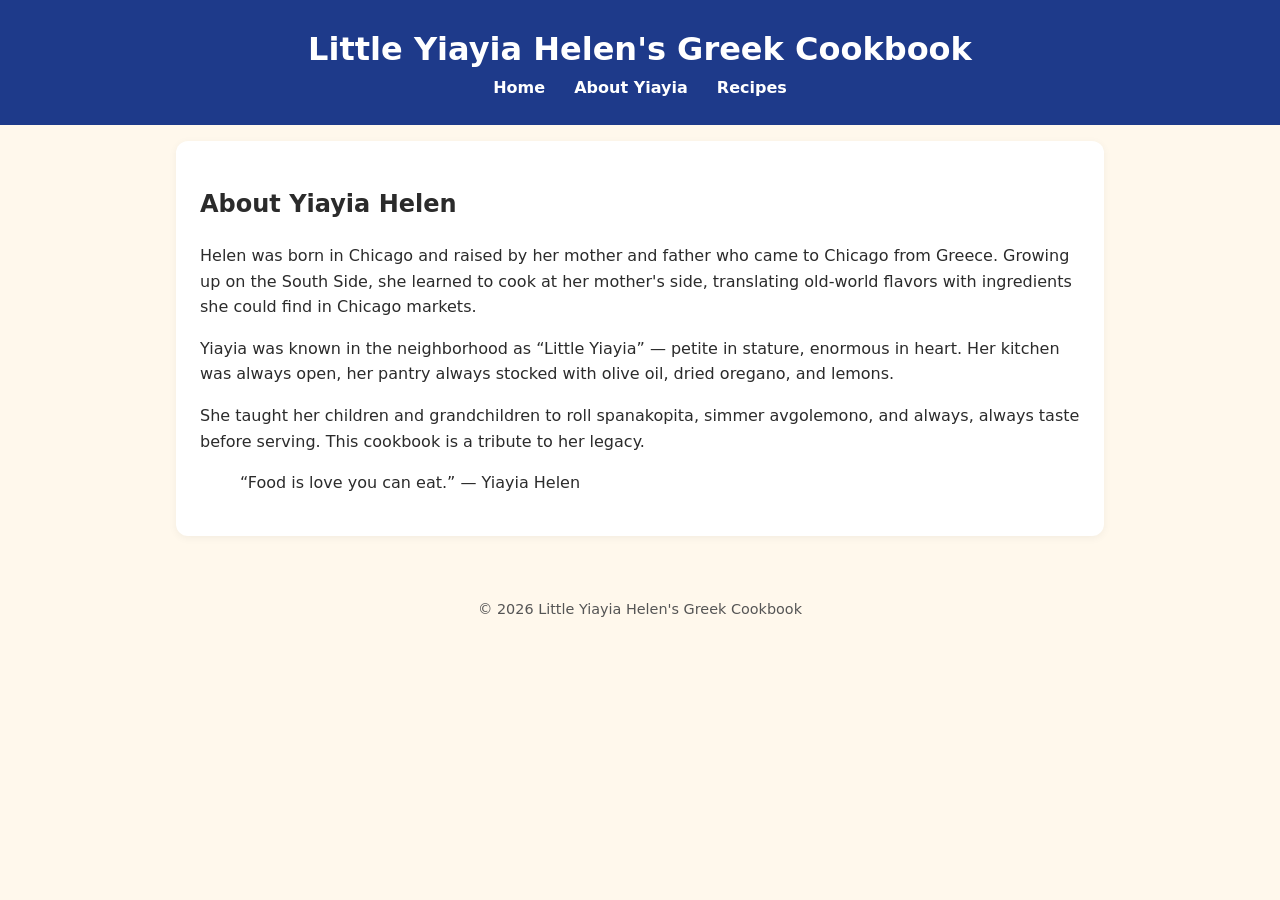
==== about.html @ e5fa13c7 "Initial commit: Little Yiayia Helen's Greek Cookbook site" ====
<!DOCTYPE html>
<html lang="en">
<head>
<meta charset="UTF-8">
<meta name="viewport" content="width=device-width, initial-scale=1.0">
<title>About Yiayia - Little Yiayia Helen's Greek Cookbook</title>
<link rel="stylesheet" href="style.css">
</head>
<body>
<header>
  <h1>Little Yiayia Helen's Greek Cookbook</h1>
  <nav>
    <a href="index.html">Home</a>
    <a href="about.html">About Yiayia</a>
    <a href="recipes.html">Recipes</a>
  </nav>
</header>
<main>
  <section class="intro">
    <h2>About Yiayia Helen</h2>
    <p>Helen was born in Chicago and raised by her mother and father who came to Chicago from Greece. Growing up on the South Side, she learned to cook at her mother's side, translating old-world flavors with ingredients she could find in Chicago markets.</p>
    <p>Yiayia was known in the neighborhood as “Little Yiayia” — petite in stature, enormous in heart. Her kitchen was always open, her pantry always stocked with olive oil, dried oregano, and lemons.</p>
    <p>She taught her children and grandchildren to roll spanakopita, simmer avgolemono, and always, always taste before serving. This cookbook is a tribute to her legacy.</p>
    <blockquote>“Food is love you can eat.” — Yiayia Helen</blockquote>
  </section>
</main>
<footer>
  <p>&copy; 2026 Little Yiayia Helen's Greek Cookbook</p>
</footer>
</body>
</html>
---- style.css ----
:root{
  --blue:#1e3a8a;
  --gold:#d4a017;
  --cream:#fff8ec;
  --dark:#2b2b2b;
}
*{box-sizing:border-box}
body{margin:0;font-family:system-ui,-apple-system,Segoe UI,Roboto,Helvetica,Arial,sans-serif;color:var(--dark);background:var(--cream);line-height:1.6}
header{background:var(--blue);color:white;padding:1.5rem 1rem;text-align:center}
header h1{margin:0;font-size:2rem}
.tagline{margin:.25rem 0 1rem;font-style:italic;opacity:.9}
nav a{color:white;margin:0 .75rem;text-decoration:none;font-weight:600}
nav a:hover{text-decoration:underline}
main{max-width:960px;margin:0 auto;padding:1rem}
.hero{display:grid;grid-template-columns:1fr 1fr;gap:1rem;align-items:center;margin:2rem 0}
.hero img{width:100%;border-radius:12px}
.hero-text h2{margin-top:0;color:var(--blue)}
.btn{display:inline-block;background:var(--gold);color:white;padding:.6rem 1.2rem;border-radius:8px;text-decoration:none;font-weight:600}
.btn:hover{opacity:.9}
.intro{background:white;padding:1.5rem;border-radius:12px;box-shadow:0 2px 8px rgba(0,0,0,.05)}
.highlights{list-style:square;padding-left:1.2rem}
footer{text-align:center;padding:2rem 1rem;font-size:.9rem;color:#555}
@media(max-width:700px){.hero{grid-template-columns:1fr}}
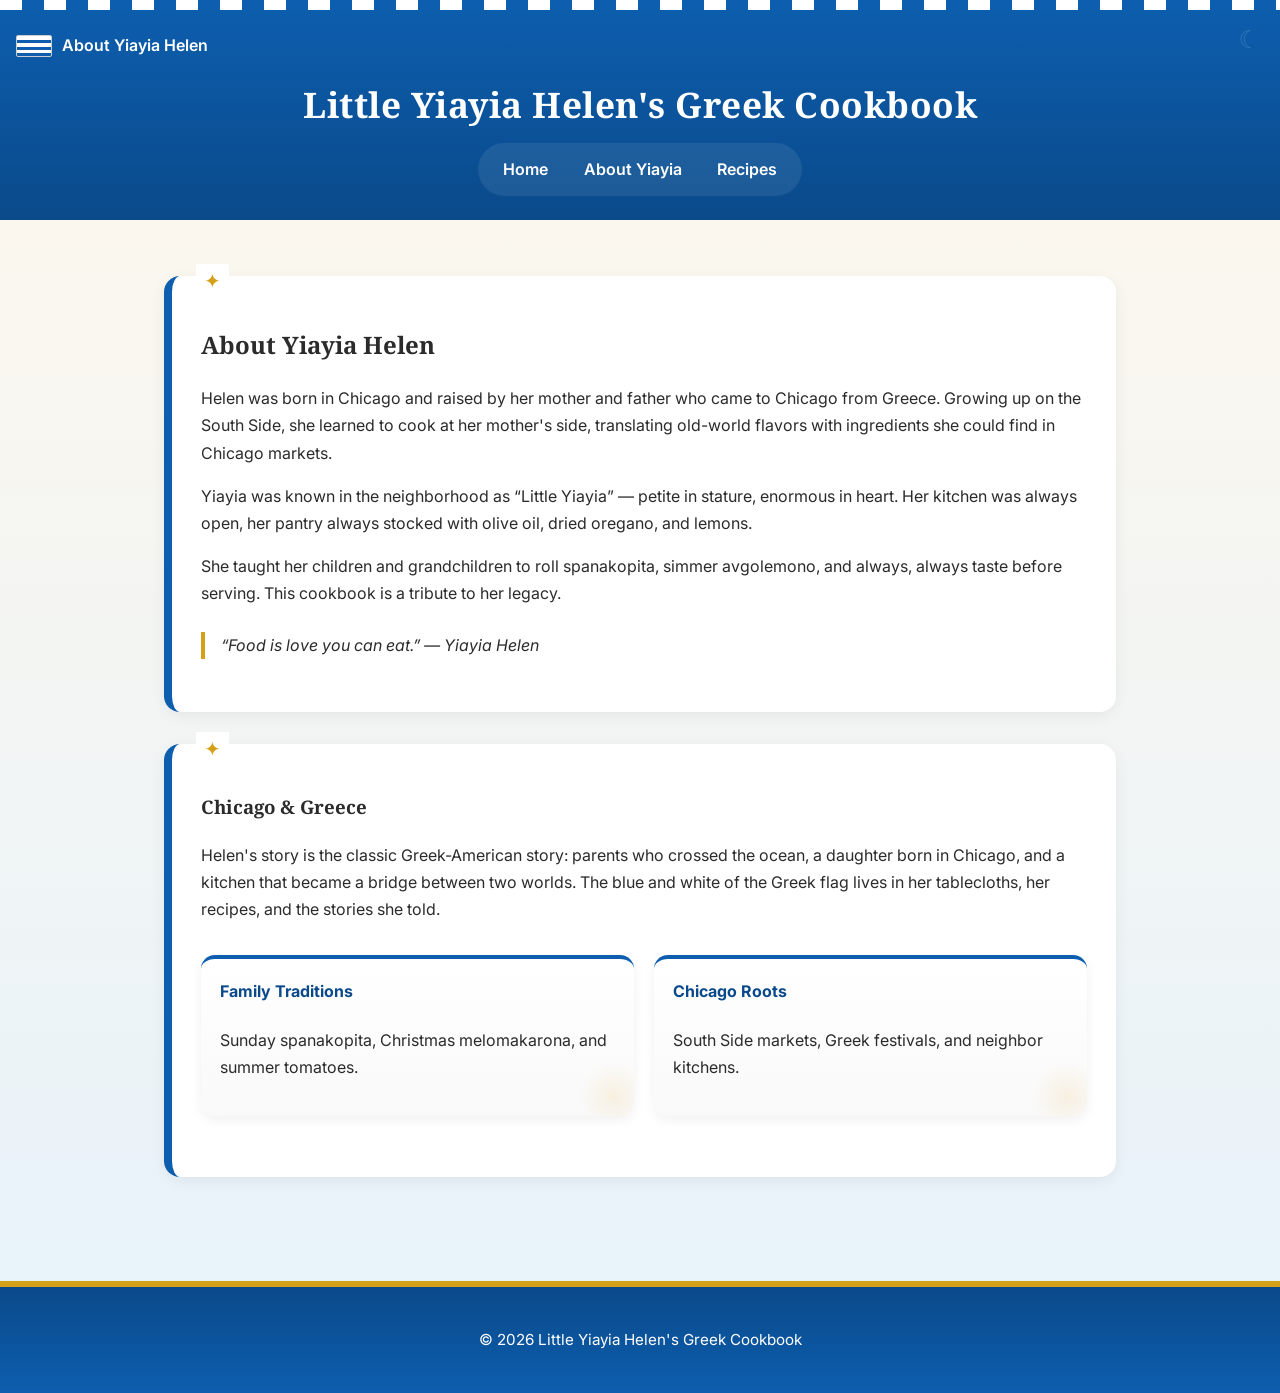
==== commit cd0779de: "Make site visually richer: Greek fonts, meander, images, cards, hover effects" ====
--- a/about.html
+++ b/about.html
@@ -8,6 +8,10 @@
 </head>
 <body>
 <header>
+  <div class="flag">
+    <div class="flag-stripe"></div>
+    <span>About Yiayia Helen</span>
+  </div>
   <h1>Little Yiayia Helen's Greek Cookbook</h1>
   <nav>
     <a href="index.html">Home</a>
@@ -21,7 +25,22 @@
     <p>Helen was born in Chicago and raised by her mother and father who came to Chicago from Greece. Growing up on the South Side, she learned to cook at her mother's side, translating old-world flavors with ingredients she could find in Chicago markets.</p>
     <p>Yiayia was known in the neighborhood as “Little Yiayia” — petite in stature, enormous in heart. Her kitchen was always open, her pantry always stocked with olive oil, dried oregano, and lemons.</p>
     <p>She taught her children and grandchildren to roll spanakopita, simmer avgolemono, and always, always taste before serving. This cookbook is a tribute to her legacy.</p>
-    <blockquote>“Food is love you can eat.” — Yiayia Helen</blockquote>
+    <blockquote style="font-style:italic;border-left:4px solid var(--gold);padding-left:1rem;margin:1.5rem 0">“Food is love you can eat.” — Yiayia Helen</blockquote>
+  </section>
+
+  <section class="intro">
+    <h3>Chicago & Greece</h3>
+    <p>Helen's story is the classic Greek-American story: parents who crossed the ocean, a daughter born in Chicago, and a kitchen that became a bridge between two worlds. The blue and white of the Greek flag lives in her tablecloths, her recipes, and the stories she told.</p>
+    <div class="islands">
+      <div class="island-card">
+        <h4>Family Traditions</h4>
+        <p>Sunday spanakopita, Christmas melomakarona, and summer tomatoes.</p>
+      </div>
+      <div class="island-card">
+        <h4>Chicago Roots</h4>
+        <p>South Side markets, Greek festivals, and neighbor kitchens.</p>
+      </div>
+    </div>
   </section>
 </main>
 <footer>
--- a/style.css
+++ b/style.css
@@ -1,23 +1,53 @@
+@import url('https://fonts.googleapis.com/css2?family=Noto+Serif:ital,wght@0,400;0,700;1,400&family=Inter:wght@400;600;700&display=swap');
+
 :root{
-  --blue:#1e3a8a;
-  --gold:#d4a017;
-  --cream:#fff8ec;
-  --dark:#2b2b2b;
+  --greek-blue:#0D5EAF;
+  --greek-blue-dark:#0A4A8A;
+  --greek-white:#FFFFFF;
+  --gold:#D4A017;
+  --gold-light:#F5E6C8;
+  --cream:#FFF8EC;
+  --sea:#E6F2FB;
+  --dark:#2B2B2B;
 }
 *{box-sizing:border-box}
-body{margin:0;font-family:system-ui,-apple-system,Segoe UI,Roboto,Helvetica,Arial,sans-serif;color:var(--dark);background:var(--cream);line-height:1.6}
-header{background:var(--blue);color:white;padding:1.5rem 1rem;text-align:center}
-header h1{margin:0;font-size:2rem}
-.tagline{margin:.25rem 0 1rem;font-style:italic;opacity:.9}
-nav a{color:white;margin:0 .75rem;text-decoration:none;font-weight:600}
-nav a:hover{text-decoration:underline}
-main{max-width:960px;margin:0 auto;padding:1rem}
-.hero{display:grid;grid-template-columns:1fr 1fr;gap:1rem;align-items:center;margin:2rem 0}
-.hero img{width:100%;border-radius:12px}
-.hero-text h2{margin-top:0;color:var(--blue)}
-.btn{display:inline-block;background:var(--gold);color:white;padding:.6rem 1.2rem;border-radius:8px;text-decoration:none;font-weight:600}
-.btn:hover{opacity:.9}
-.intro{background:white;padding:1.5rem;border-radius:12px;box-shadow:0 2px 8px rgba(0,0,0,.05)}
-.highlights{list-style:square;padding-left:1.2rem}
-footer{text-align:center;padding:2rem 1rem;font-size:.9rem;color:#555}
-@media(max-width:700px){.hero{grid-template-columns:1fr}}
+html{scroll-behavior:smooth}
+body{margin:0;font-family:'Inter',system-ui,-apple-system,Segoe UI,Roboto,Helvetica,Arial,sans-serif;color:var(--dark);background:linear-gradient(180deg,var(--cream),var(--sea));line-height:1.7}
+h1,h2,h3{font-family:'Noto Serif',serif}
+header{background:linear-gradient(180deg,var(--greek-blue),var(--greek-blue-dark));color:white;padding:1.5rem 1rem;text-align:center;position:relative;overflow:hidden}
+header::before{content:'';display:block;height:10px;background:repeating-linear-gradient(90deg,var(--greek-white) 0 22px,var(--greek-blue) 22px 44px);position:absolute;top:0;left:0;right:0}
+header::after{content:'☾';position:absolute;right:20px;top:20px;font-size:24px;opacity:.15}
+header h1{margin:.3rem 0 0;font-size:2.2rem;letter-spacing:.5px}
+.tagline{margin:.4rem 0 1rem;font-style:italic;opacity:.95}
+nav{background:rgba(255,255,255,.08);display:inline-flex;gap:1rem;padding:.5rem 1rem;border-radius:999px;margin-top:.5rem}
+nav a{color:white;text-decoration:none;font-weight:600;padding:.3rem .6rem;border-radius:6px;transition:.2s}
+nav a:hover{background:rgba(255,255,255,.15)}
+main{max-width:1000px;margin:0 auto;padding:1.5rem}
+.hero{display:grid;grid-template-columns:1.1fr .9fr;gap:1.5rem;align-items:center;margin:2.5rem 0;background:white;border-radius:16px;overflow:hidden;box-shadow:0 10px 30px rgba(0,0,0,.08);border:1px solid #eee}
+.hero img{width:100%;height:100%;object-fit:cover;display:block}
+.hero-text{padding:2rem}
+.hero-text h2{margin-top:0;color:var(--greek-blue-dark);font-size:2rem}
+.btn{display:inline-block;background:var(--greek-blue);color:white;padding:.7rem 1.4rem;border-radius:10px;text-decoration:none;font-weight:700;border:2px solid var(--greek-white);box-shadow:0 4px 0 var(--greek-blue-dark);transition:.15s}
+.btn:hover{transform:translateY(2px);box-shadow:0 2px 0 var(--greek-blue-dark)}
+.intro{background:white;padding:1.8rem;border-radius:16px;box-shadow:0 4px 16px rgba(0,0,0,.06);border-left:8px solid var(--greek-blue);margin:2rem 0;position:relative}
+.intro::before{content:'✦';position:absolute;top:-12px;left:24px;background:white;padding:0 .5rem;color:var(--gold);font-size:20px}
+.highlights{columns:2;list-style:none;padding:0}
+.highlights li{margin:.4rem 0;padding-left:1.2rem;position:relative}
+.highlights li::before{content:'•';color:var(--gold);position:absolute;left:0}
+.recipe{background:white;margin:1.5rem 0;padding:1.4rem 1.6rem;border-radius:14px;border-top:5px solid var(--gold);box-shadow:0 3px 12px rgba(0,0,0,.05);transition:.2s}
+.recipe:hover{transform:translateY(-3px);box-shadow:0 8px 20px rgba(0,0,0,.08)}
+.recipe h3{color:var(--greek-blue-dark);margin-top:0}
+.recipe ul{margin:.5rem 0 0;padding-left:1.2rem}
+.islands{display:grid;grid-template-columns:repeat(auto-fit,minmax(220px,1fr));gap:1.2rem;margin:2rem 0}
+.island-card{background:linear-gradient(180deg,#fff,#f9f9f9);border-radius:14px;padding:1.2rem;box-shadow:0 4px 12px rgba(0,0,0,.06);border-top:4px solid var(--greek-blue);position:relative;overflow:hidden}
+.island-card::after{content:'';position:absolute;bottom:-20px;right:-20px;width:80px;height:80px;background:radial-gradient(circle,var(--gold-light),transparent 60%);opacity:.5}
+.island-card h4{margin-top:0;color:var(--greek-blue-dark)}
+.flag{display:flex;align-items:center;gap:.6rem;margin:.5rem 0 1rem;font-weight:600}
+.flag-stripe{width:36px;height:22px;background:repeating-linear-gradient(to bottom,var(--greek-white) 0 3.5px,var(--greek-blue) 3.5px 7px);border:1px solid #ccc;border-radius:2px}
+footer{text-align:center;padding:2.5rem 1rem;font-size:.95rem;color:white;background:linear-gradient(180deg,var(--greek-blue-dark),var(--greek-blue));margin-top:3rem;border-top:6px solid var(--gold)}
+footer p{margin:0}
+.meander{height:24px;background:repeating-linear-gradient(90deg,var(--gold) 0 12px,transparent 12px 24px);opacity:.3;margin:2rem 0}
+@media(max-width:800px){
+  .hero{grid-template-columns:1fr}
+  .highlights{columns:1}
+}
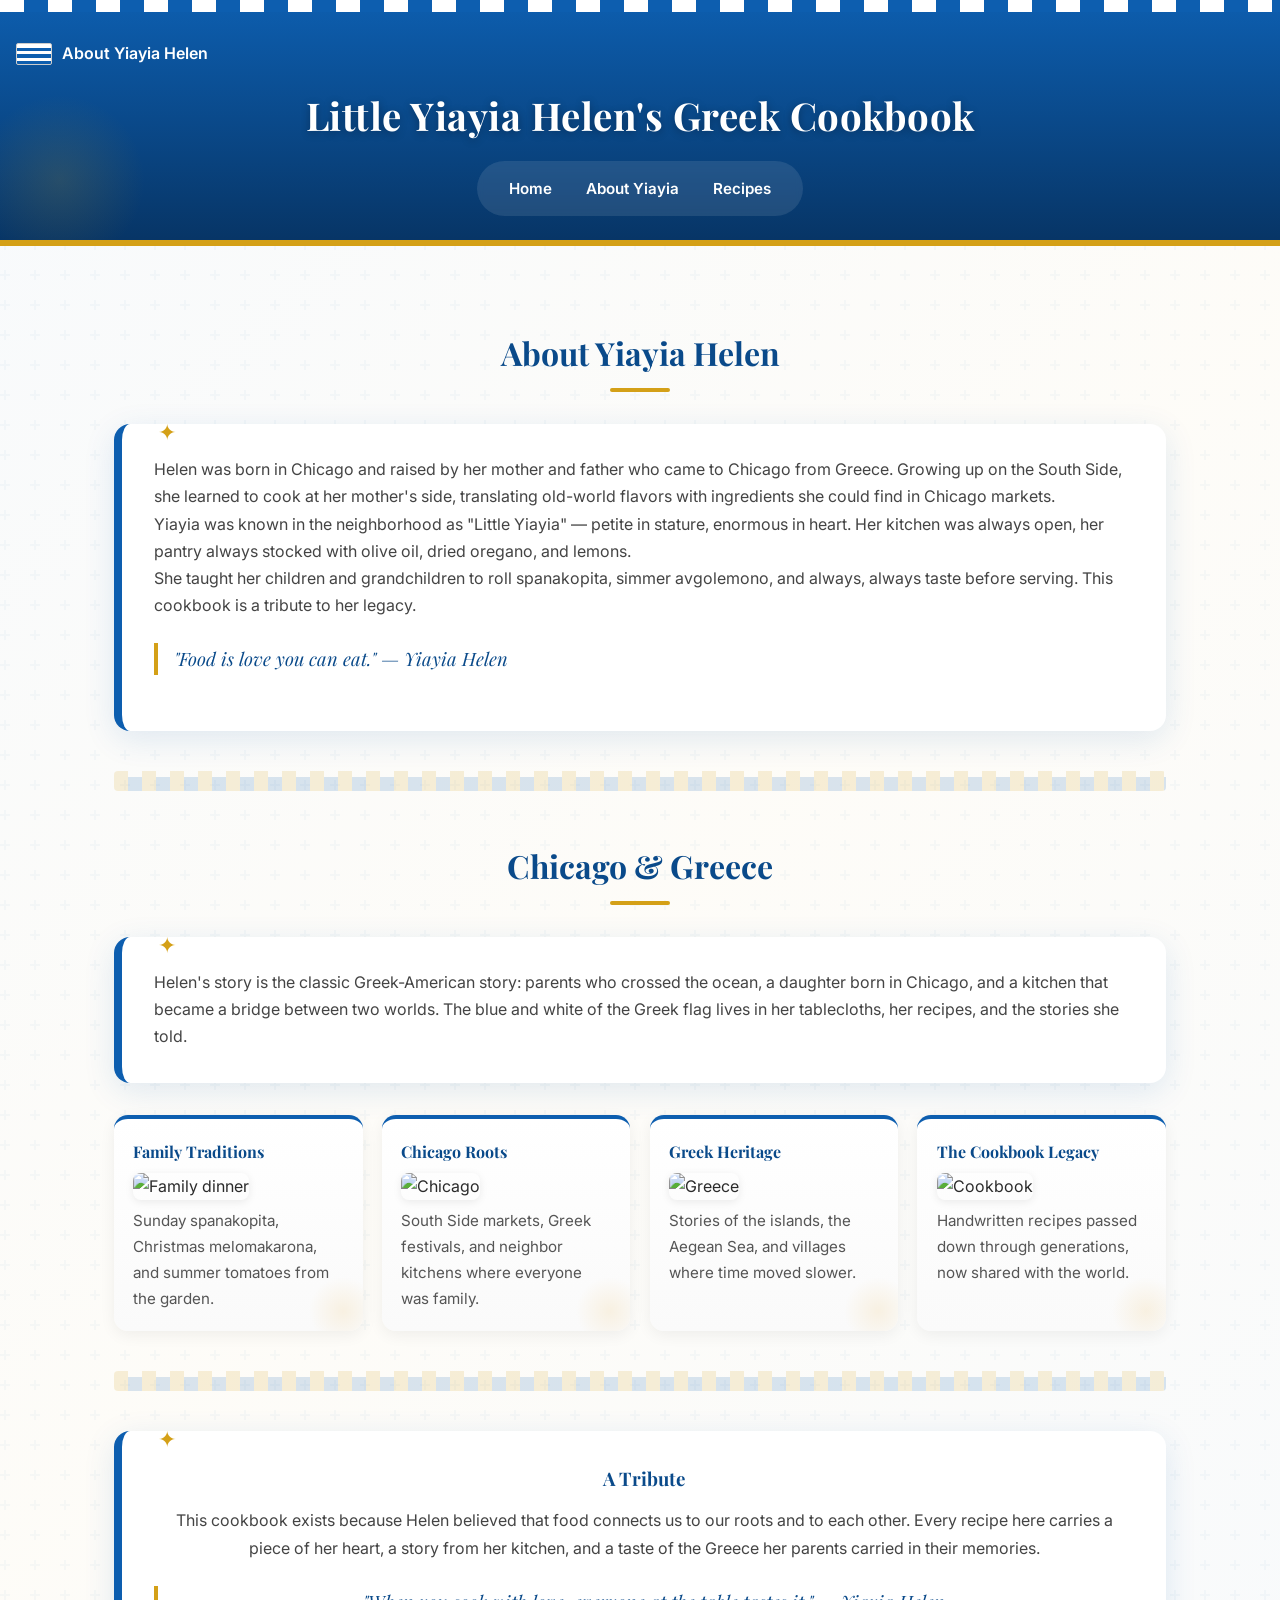
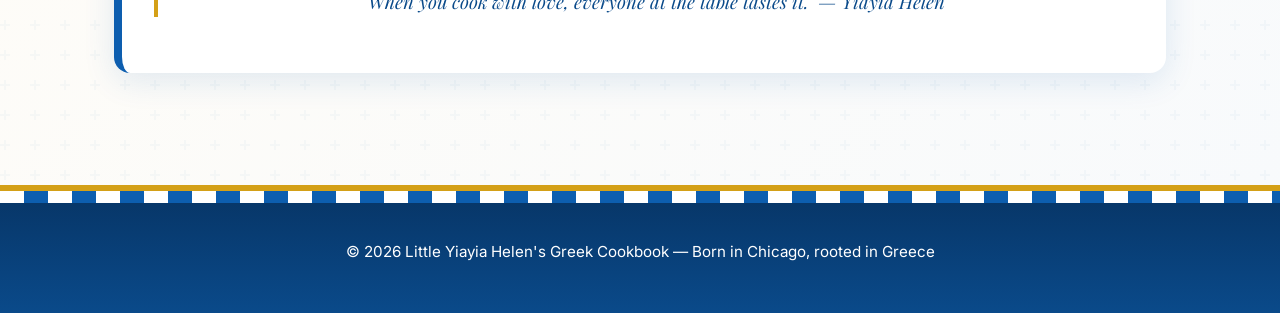
==== commit 954903b7: "Complete rebuild: rich Greek theme, 15+ recipes, island imagery, polished design" ====
--- a/about.html
+++ b/about.html
@@ -20,31 +20,57 @@
   </nav>
 </header>
 <main>
+
+  <h2 class="section-title">About Yiayia Helen</h2>
+
   <section class="intro">
-    <h2>About Yiayia Helen</h2>
     <p>Helen was born in Chicago and raised by her mother and father who came to Chicago from Greece. Growing up on the South Side, she learned to cook at her mother's side, translating old-world flavors with ingredients she could find in Chicago markets.</p>
-    <p>Yiayia was known in the neighborhood as “Little Yiayia” — petite in stature, enormous in heart. Her kitchen was always open, her pantry always stocked with olive oil, dried oregano, and lemons.</p>
+    <p>Yiayia was known in the neighborhood as "Little Yiayia" — petite in stature, enormous in heart. Her kitchen was always open, her pantry always stocked with olive oil, dried oregano, and lemons.</p>
     <p>She taught her children and grandchildren to roll spanakopita, simmer avgolemono, and always, always taste before serving. This cookbook is a tribute to her legacy.</p>
-    <blockquote style="font-style:italic;border-left:4px solid var(--gold);padding-left:1rem;margin:1.5rem 0">“Food is love you can eat.” — Yiayia Helen</blockquote>
+    <blockquote class="quote">"Food is love you can eat." — Yiayia Helen</blockquote>
   </section>
 
+  <div class="meander"></div>
+
+  <h2 class="section-title">Chicago & Greece</h2>
+
   <section class="intro">
-    <h3>Chicago & Greece</h3>
     <p>Helen's story is the classic Greek-American story: parents who crossed the ocean, a daughter born in Chicago, and a kitchen that became a bridge between two worlds. The blue and white of the Greek flag lives in her tablecloths, her recipes, and the stories she told.</p>
-    <div class="islands">
-      <div class="island-card">
-        <h4>Family Traditions</h4>
-        <p>Sunday spanakopita, Christmas melomakarona, and summer tomatoes.</p>
-      </div>
-      <div class="island-card">
-        <h4>Chicago Roots</h4>
-        <p>South Side markets, Greek festivals, and neighbor kitchens.</p>
-      </div>
+  </section>
+
+  <div class="islands">
+    <div class="island-card">
+      <h4>Family Traditions</h4>
+      <img src="https://images.unsplash.com/photo-1504674900247-0877df9cc836?q=80&w=600&auto=format&fit=crop" alt="Family dinner">
+      <p>Sunday spanakopita, Christmas melomakarona, and summer tomatoes from the garden.</p>
     </div>
+    <div class="island-card">
+      <h4>Chicago Roots</h4>
+      <img src="https://images.unsplash.com/photo-1494522855154-9297417acdf7?q=80&w=600&auto=format&fit=crop" alt="Chicago">
+      <p>South Side markets, Greek festivals, and neighbor kitchens where everyone was family.</p>
+    </div>
+    <div class="island-card">
+      <h4>Greek Heritage</h4>
+      <img src="https://images.unsplash.com/photo-1533105079780-92b9be482078?q=80&w=600&auto=format&fit=crop" alt="Greece">
+      <p>Stories of the islands, the Aegean Sea, and villages where time moved slower.</p>
+    </div>
+    <div class="island-card">
+      <h4>The Cookbook Legacy</h4>
+      <img src="https://images.unsplash.com/photo-1488477181946-6428a0291777?q=80&w=600&auto=format&fit=crop" alt="Cookbook">
+      <p>Handwritten recipes passed down through generations, now shared with the world.</p>
+    </div>
+  </div>
+
+  <div class="meander"></div>
+
+  <section class="intro" style="text-align:center">
+    <h3>A Tribute</h3>
+    <p>This cookbook exists because Helen believed that food connects us to our roots and to each other. Every recipe here carries a piece of her heart, a story from her kitchen, and a taste of the Greece her parents carried in their memories.</p>
+    <blockquote class="quote">"When you cook with love, everyone at the table tastes it." — Yiayia Helen</blockquote>
   </section>
 </main>
 <footer>
-  <p>&copy; 2026 Little Yiayia Helen's Greek Cookbook</p>
+  <p>&copy; 2026 Little Yiayia Helen's Greek Cookbook — Born in Chicago, rooted in Greece</p>
 </footer>
 </body>
 </html>
--- a/style.css
+++ b/style.css
@@ -1,53 +1,329 @@
-@import url('https://fonts.googleapis.com/css2?family=Noto+Serif:ital,wght@0,400;0,700;1,400&family=Inter:wght@400;600;700&display=swap');
+@import url('https://fonts.googleapis.com/css2?family=Playfair+Display:wght@400;700;900&family=Inter:wght@400;500;600;700&family=Dancing+Script:wght@700&display=swap');
 
 :root{
   --greek-blue:#0D5EAF;
   --greek-blue-dark:#0A4A8A;
+  --greek-blue-deep:#073566;
   --greek-white:#FFFFFF;
   --gold:#D4A017;
   --gold-light:#F5E6C8;
   --cream:#FFF8EC;
   --sea:#E6F2FB;
+  --olive:#6B7B3A;
+  --terracotta:#C2703E;
   --dark:#2B2B2B;
-}
-*{box-sizing:border-box}
+  --shadow:0 8px 32px rgba(13,94,175,.12);
+}
+
+*{box-sizing:border-box;margin:0;padding:0}
 html{scroll-behavior:smooth}
-body{margin:0;font-family:'Inter',system-ui,-apple-system,Segoe UI,Roboto,Helvetica,Arial,sans-serif;color:var(--dark);background:linear-gradient(180deg,var(--cream),var(--sea));line-height:1.7}
-h1,h2,h3{font-family:'Noto Serif',serif}
-header{background:linear-gradient(180deg,var(--greek-blue),var(--greek-blue-dark));color:white;padding:1.5rem 1rem;text-align:center;position:relative;overflow:hidden}
-header::before{content:'';display:block;height:10px;background:repeating-linear-gradient(90deg,var(--greek-white) 0 22px,var(--greek-blue) 22px 44px);position:absolute;top:0;left:0;right:0}
-header::after{content:'☾';position:absolute;right:20px;top:20px;font-size:24px;opacity:.15}
-header h1{margin:.3rem 0 0;font-size:2.2rem;letter-spacing:.5px}
-.tagline{margin:.4rem 0 1rem;font-style:italic;opacity:.95}
-nav{background:rgba(255,255,255,.08);display:inline-flex;gap:1rem;padding:.5rem 1rem;border-radius:999px;margin-top:.5rem}
-nav a{color:white;text-decoration:none;font-weight:600;padding:.3rem .6rem;border-radius:6px;transition:.2s}
-nav a:hover{background:rgba(255,255,255,.15)}
-main{max-width:1000px;margin:0 auto;padding:1.5rem}
-.hero{display:grid;grid-template-columns:1.1fr .9fr;gap:1.5rem;align-items:center;margin:2.5rem 0;background:white;border-radius:16px;overflow:hidden;box-shadow:0 10px 30px rgba(0,0,0,.08);border:1px solid #eee}
-.hero img{width:100%;height:100%;object-fit:cover;display:block}
-.hero-text{padding:2rem}
-.hero-text h2{margin-top:0;color:var(--greek-blue-dark);font-size:2rem}
-.btn{display:inline-block;background:var(--greek-blue);color:white;padding:.7rem 1.4rem;border-radius:10px;text-decoration:none;font-weight:700;border:2px solid var(--greek-white);box-shadow:0 4px 0 var(--greek-blue-dark);transition:.15s}
+body{
+  font-family:'Inter',system-ui,sans-serif;
+  color:var(--dark);
+  line-height:1.7;
+  background:
+    linear-gradient(135deg,rgba(13,94,175,.03) 0%,rgba(212,160,23,.03) 50%,rgba(13,94,175,.03) 100%),
+    url("data:image/svg+xml,%3Csvg width='60' height='60' viewBox='0 0 60 60' xmlns='http://www.w3.org/2000/svg'%3E%3Cg fill='none' fill-rule='evenodd'%3E%3Cg fill='%230d5eaf' fill-opacity='0.03'%3E%3Cpath d='M36 34v-4h-2v4h-4v2h4v4h2v-4h4v-2h-4zm0-30V0h-2v4h-4v2h4v4h2V6h4V4h-4zM6 34v-4H4v4H0v2h4v4h2v-4h4v-2H6zM6 4V0H4v4H0v2h4v4h2V6h4V4H6z'/%3E%3C/g%3E%3C/g%3E%3C/svg%3E");
+}
+
+h1,h2,h3,h4{font-family:'Playfair Display',serif;font-weight:700}
+script.accent{font-family:'Dancing Script',cursive;color:var(--gold)}
+
+/* HEADER */
+header{
+  background:
+    linear-gradient(180deg,var(--greek-blue),var(--greek-blue-deep)),
+    url("data:image/svg+xml,%3Csvg width='40' height='40' viewBox='0 0 40 40' xmlns='http://www.w3.org/2000/svg'%3E%3Cg fill='%23ffffff' fill-opacity='0.05'%3E%3Crect width='40' height='40'/%3E%3C/g%3E%3C/svg%3E");
+  color:white;
+  padding:2rem 1rem 1.5rem;
+  text-align:center;
+  position:relative;
+  overflow:hidden;
+  border-bottom:6px solid var(--gold);
+}
+header::before{
+  content:'';
+  display:block;
+  height:12px;
+  background:repeating-linear-gradient(90deg,var(--greek-white) 0 24px,var(--greek-blue) 24px 48px);
+  position:absolute;top:0;left:0;right:0;
+}
+header::after{
+  content:'';
+  position:absolute;
+  bottom:-40px;left:-40px;
+  width:200px;height:200px;
+  background:radial-gradient(circle,rgba(212,160,23,.15),transparent 60%);
+  border-radius:50%;
+}
+header h1{
+  font-size:2.4rem;
+  margin:.3rem 0;
+  text-shadow:0 2px 8px rgba(0,0,0,.3);
+  letter-spacing:.5px;
+}
+.tagline{
+  margin:.4rem 0 1rem;
+  font-style:italic;
+  opacity:.95;
+  font-size:1.05rem;
+}
+nav{
+  background:rgba(255,255,255,.1);
+  display:inline-flex;
+  gap:.5rem;
+  padding:.5rem 1.2rem;
+  border-radius:999px;
+  margin-top:.5rem;
+  backdrop-filter:blur(4px);
+}
+nav a{
+  color:white;
+  text-decoration:none;
+  font-weight:600;
+  padding:.4rem .8rem;
+  border-radius:8px;
+  transition:.2s;
+  font-size:.95rem;
+}
+nav a:hover{background:rgba(255,255,255,.2);transform:translateY(-1px)}
+
+/* MAIN */
+main{max-width:1100px;margin:0 auto;padding:2rem 1.5rem}
+
+/* HERO */
+.hero{
+  display:grid;
+  grid-template-columns:1.1fr .9fr;
+  gap:0;
+  align-items:stretch;
+  margin:2rem 0;
+  background:white;
+  border-radius:20px;
+  overflow:hidden;
+  box-shadow:var(--shadow);
+  border:1px solid rgba(13,94,175,.08);
+}
+.hero img{
+  width:100%;height:100%;
+  object-fit:cover;
+  display:block;
+  min-height:320px;
+}
+.hero-text{
+  padding:2.5rem;
+  display:flex;flex-direction:column;justify-content:center;
+  background:linear-gradient(135deg,white 60%,var(--gold-light) 100%);
+}
+.hero-text h2{
+  margin-top:0;
+  color:var(--greek-blue-dark);
+  font-size:2.2rem;
+  line-height:1.2;
+}
+.hero-text p{margin:1rem 0 1.5rem;font-size:1.05rem;color:#555}
+.btn{
+  display:inline-block;
+  background:var(--greek-blue);
+  color:white;
+  padding:.8rem 1.6rem;
+  border-radius:12px;
+  text-decoration:none;
+  font-weight:700;
+  box-shadow:0 4px 0 var(--greek-blue-dark);
+  transition:.15s;
+  align-self:flex-start;
+  font-size:1rem;
+}
 .btn:hover{transform:translateY(2px);box-shadow:0 2px 0 var(--greek-blue-dark)}
-.intro{background:white;padding:1.8rem;border-radius:16px;box-shadow:0 4px 16px rgba(0,0,0,.06);border-left:8px solid var(--greek-blue);margin:2rem 0;position:relative}
-.intro::before{content:'✦';position:absolute;top:-12px;left:24px;background:white;padding:0 .5rem;color:var(--gold);font-size:20px}
-.highlights{columns:2;list-style:none;padding:0}
-.highlights li{margin:.4rem 0;padding-left:1.2rem;position:relative}
-.highlights li::before{content:'•';color:var(--gold);position:absolute;left:0}
-.recipe{background:white;margin:1.5rem 0;padding:1.4rem 1.6rem;border-radius:14px;border-top:5px solid var(--gold);box-shadow:0 3px 12px rgba(0,0,0,.05);transition:.2s}
-.recipe:hover{transform:translateY(-3px);box-shadow:0 8px 20px rgba(0,0,0,.08)}
-.recipe h3{color:var(--greek-blue-dark);margin-top:0}
-.recipe ul{margin:.5rem 0 0;padding-left:1.2rem}
-.islands{display:grid;grid-template-columns:repeat(auto-fit,minmax(220px,1fr));gap:1.2rem;margin:2rem 0}
-.island-card{background:linear-gradient(180deg,#fff,#f9f9f9);border-radius:14px;padding:1.2rem;box-shadow:0 4px 12px rgba(0,0,0,.06);border-top:4px solid var(--greek-blue);position:relative;overflow:hidden}
-.island-card::after{content:'';position:absolute;bottom:-20px;right:-20px;width:80px;height:80px;background:radial-gradient(circle,var(--gold-light),transparent 60%);opacity:.5}
+.btn-gold{background:var(--gold);box-shadow:0 4px 0 #B8890F}
+.btn-gold:hover{box-shadow:0 2px 0 #B8890F}
+
+/* MEANDER DIVIDER */
+.meander{
+  height:20px;
+  background:
+    repeating-linear-gradient(90deg,var(--gold) 0 14px,transparent 14px 28px),
+    repeating-linear-gradient(0deg,var(--greek-blue) 0 14px,transparent 14px 28px);
+  opacity:.15;
+  margin:2.5rem 0;
+  border-radius:4px;
+}
+
+/* INTRO CARDS */
+.intro{
+  background:white;
+  padding:2rem;
+  border-radius:16px;
+  box-shadow:var(--shadow);
+  border-left:8px solid var(--greek-blue);
+  margin:2rem 0;
+  position:relative;
+  overflow:hidden;
+}
+.intro::before{
+  content:'✦';
+  position:absolute;top:-10px;left:28px;
+  background:white;padding:0 .5rem;
+  color:var(--gold);font-size:22px;
+}
+.intro h2,.intro h3{color:var(--greek-blue-dark);margin-bottom:.8rem}
+.intro p{color:#444}
+.highlights{
+  columns:2;
+  list-style:none;
+  padding:0;
+  margin-top:1rem;
+}
+.highlights li{
+  margin:.5rem 0;
+  padding-left:1.4rem;
+  position:relative;
+  color:#555;
+}
+.highlights li::before{
+  content:'•';
+  color:var(--gold);
+  position:absolute;left:0;
+  font-size:1.4rem;
+  line-height:1.2;
+}
+
+/* RECIPE CARDS */
+.recipe{
+  background:white;
+  margin:1.5rem 0;
+  padding:1.5rem 1.8rem;
+  border-radius:16px;
+  border-top:5px solid var(--gold);
+  box-shadow:var(--shadow);
+  transition:.25s;
+  position:relative;
+  overflow:hidden;
+}
+.recipe:hover{
+  transform:translateY(-4px);
+  box-shadow:0 12px 40px rgba(13,94,175,.15);
+}
+.recipe::after{
+  content:'';
+  position:absolute;
+  bottom:-30px;right:-30px;
+  width:120px;height:120px;
+  background:radial-gradient(circle,var(--gold-light),transparent 60%);
+  opacity:.4;
+  border-radius:50%;
+}
+.recipe h3{
+  color:var(--greek-blue-dark);
+  margin-top:0;
+  font-size:1.4rem;
+}
+.recipe img{
+  width:100%;
+  border-radius:12px;
+  margin:.6rem 0;
+  box-shadow:0 4px 12px rgba(0,0,0,.1);
+}
+.recipe p{color:#555;margin:.4rem 0}
+.recipe ul{margin:.5rem 0 0;padding-left:1.2rem;color:#444}
+.recipe li{margin:.3rem 0}
+
+/* ISLAND CARDS */
+.islands{
+  display:grid;
+  grid-template-columns:repeat(auto-fit,minmax(240px,1fr));
+  gap:1.2rem;
+  margin:2rem 0;
+}
+.island-card{
+  background:linear-gradient(180deg,#fff,#fafafa);
+  border-radius:14px;
+  padding:1.2rem;
+  box-shadow:0 4px 16px rgba(0,0,0,.06);
+  border-top:4px solid var(--greek-blue);
+  position:relative;
+  overflow:hidden;
+  transition:.2s;
+}
+.island-card:hover{transform:translateY(-3px);box-shadow:0 8px 24px rgba(0,0,0,.1)}
+.island-card::after{
+  content:'';
+  position:absolute;bottom:-20px;right:-20px;
+  width:80px;height:80px;
+  background:radial-gradient(circle,var(--gold-light),transparent 60%);
+  opacity:.5;
+}
 .island-card h4{margin-top:0;color:var(--greek-blue-dark)}
-.flag{display:flex;align-items:center;gap:.6rem;margin:.5rem 0 1rem;font-weight:600}
-.flag-stripe{width:36px;height:22px;background:repeating-linear-gradient(to bottom,var(--greek-white) 0 3.5px,var(--greek-blue) 3.5px 7px);border:1px solid #ccc;border-radius:2px}
-footer{text-align:center;padding:2.5rem 1rem;font-size:.95rem;color:white;background:linear-gradient(180deg,var(--greek-blue-dark),var(--greek-blue));margin-top:3rem;border-top:6px solid var(--gold)}
+.island-card img{
+  width:100%;border-radius:8px;margin:.5rem 0;
+  box-shadow:0 2px 8px rgba(0,0,0,.08);
+}
+.island-card p{color:#555;font-size:.95rem}
+
+/* FLAG STRIPE */
+.flag{display:flex;align-items:center;gap:.6rem;margin:.5rem 0 1rem;font-weight:600;color:white}
+.flag-stripe{
+  width:36px;height:22px;
+  background:repeating-linear-gradient(to bottom,var(--greek-white) 0 3.5px,var(--greek-blue) 3.5px 7px);
+  border:1px solid #ccc;
+  border-radius:2px;
+}
+
+/* QUOTE */
+.quote{
+  font-style:italic;
+  border-left:4px solid var(--gold);
+  padding-left:1rem;
+  margin:1.5rem 0;
+  font-family:'Playfair Display',serif;
+  font-size:1.15rem;
+  color:var(--greek-blue-dark);
+}
+
+/* SECTION TITLE */
+.section-title{
+  text-align:center;
+  margin:3rem 0 1.5rem;
+  color:var(--greek-blue-dark);
+  font-size:2rem;
+  position:relative;
+}
+.section-title::after{
+  content:'';
+  display:block;
+  width:60px;height:4px;
+  background:var(--gold);
+  margin:.5rem auto 0;
+  border-radius:2px;
+}
+
+/* FOOTER */
+footer{
+  text-align:center;
+  padding:3rem 1.5rem;
+  font-size:.95rem;
+  color:white;
+  background:
+    linear-gradient(180deg,var(--greek-blue-deep),var(--greek-blue-dark));
+  margin-top:3rem;
+  border-top:6px solid var(--gold);
+  position:relative;
+}
+footer::before{
+  content:'';
+  display:block;
+  height:12px;
+  background:repeating-linear-gradient(90deg,var(--greek-white) 0 24px,var(--greek-blue) 24px 48px);
+  position:absolute;top:0;left:0;right:0;
+}
 footer p{margin:0}
-.meander{height:24px;background:repeating-linear-gradient(90deg,var(--gold) 0 12px,transparent 12px 24px);opacity:.3;margin:2rem 0}
+
+/* RESPONSIVE */
 @media(max-width:800px){
   .hero{grid-template-columns:1fr}
+  .hero img{min-height:220px}
   .highlights{columns:1}
-}
+  header h1{font-size:1.8rem}
+  .hero-text h2{font-size:1.7rem}
+}
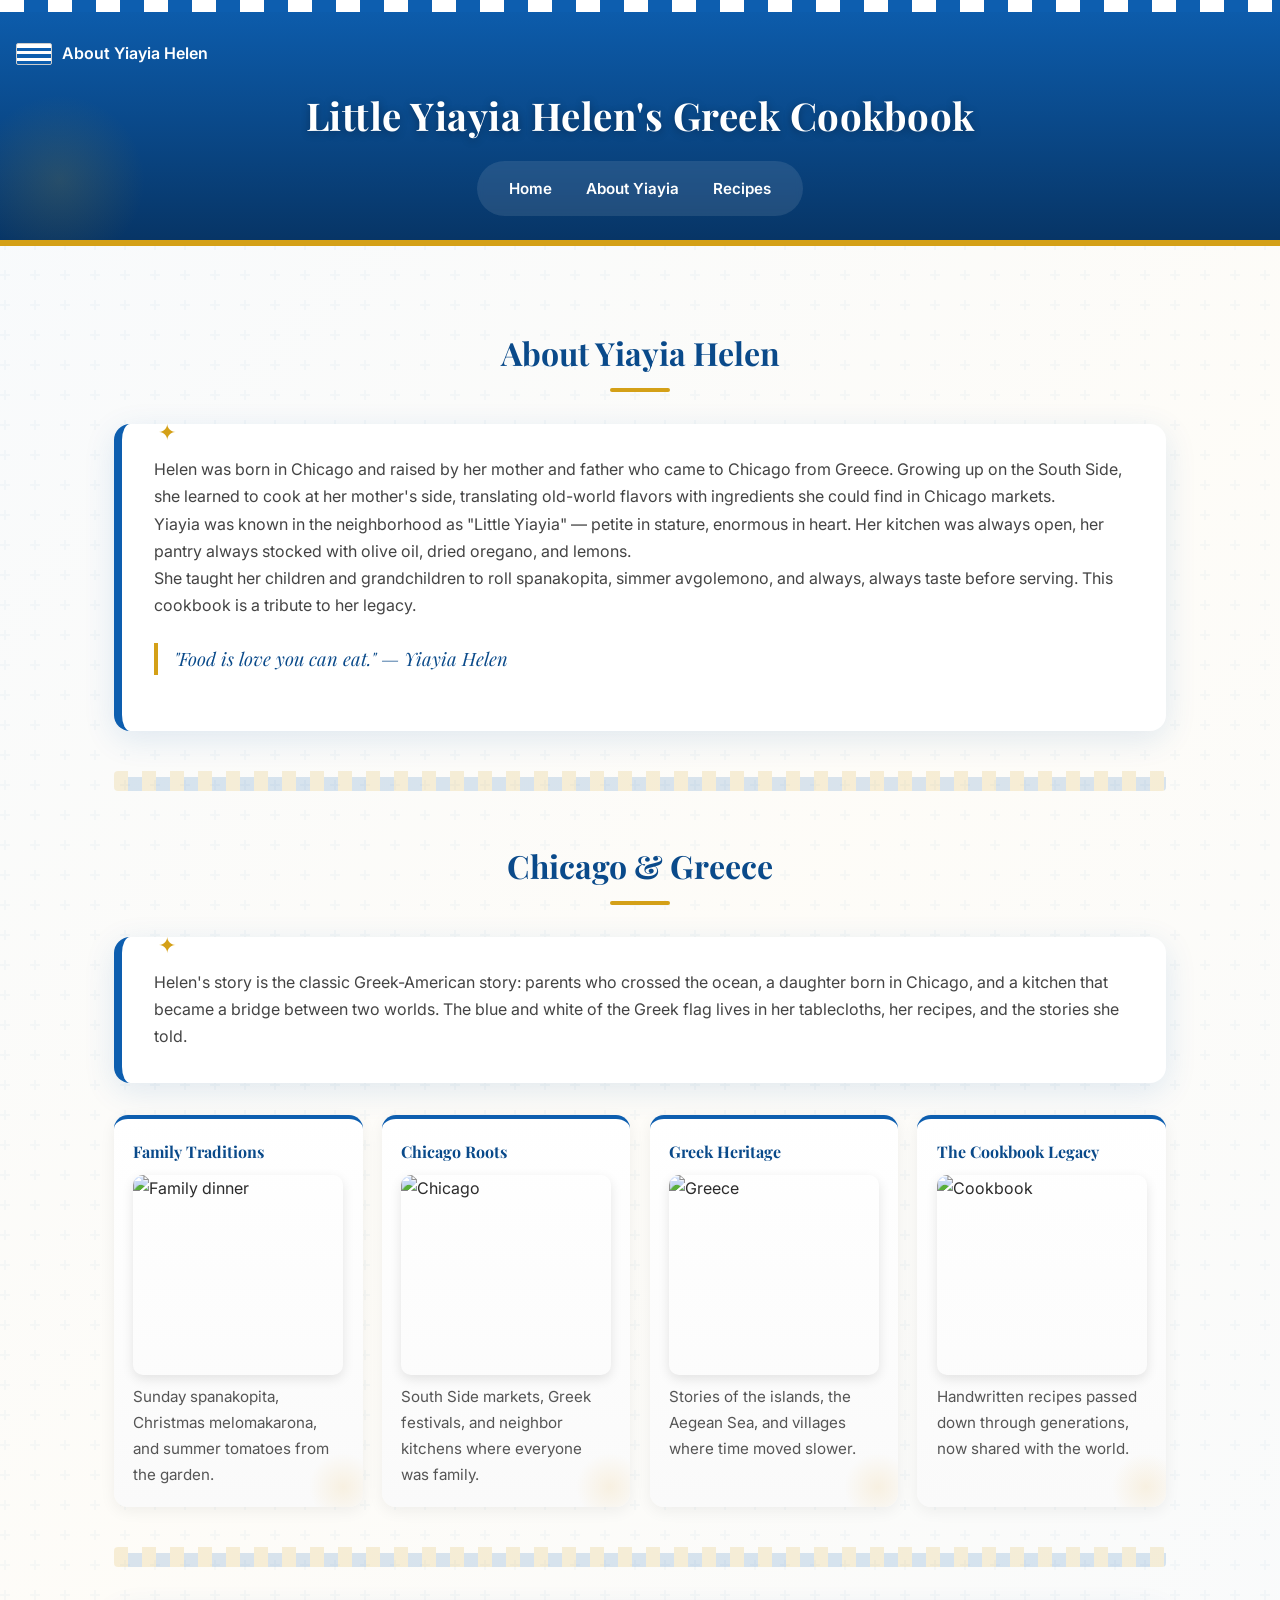
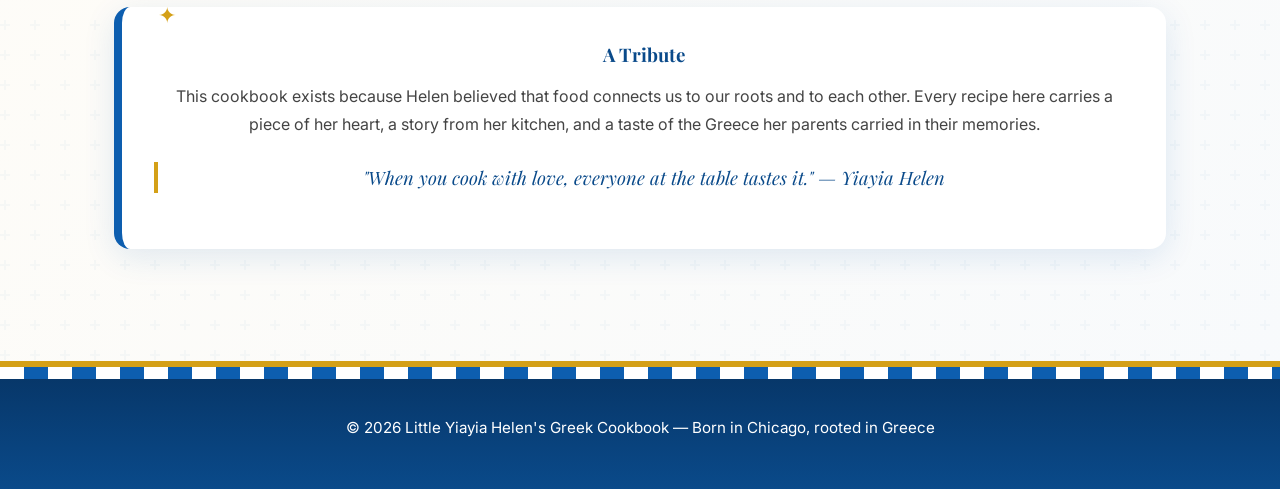
==== commit d905c9e2: "Fix image sizing and loading issues" ====
--- a/about.html
+++ b/about.html
@@ -41,22 +41,22 @@
   <div class="islands">
     <div class="island-card">
       <h4>Family Traditions</h4>
-      <img src="https://images.unsplash.com/photo-1504674900247-0877df9cc836?q=80&w=600&auto=format&fit=crop" alt="Family dinner">
+      <img src="https://images.unsplash.com/photo-1504674900247-0877df9cc836?w=400&h=300&fit=crop" alt="Family dinner" loading="lazy">
       <p>Sunday spanakopita, Christmas melomakarona, and summer tomatoes from the garden.</p>
     </div>
     <div class="island-card">
       <h4>Chicago Roots</h4>
-      <img src="https://images.unsplash.com/photo-1494522855154-9297417acdf7?q=80&w=600&auto=format&fit=crop" alt="Chicago">
+      <img src="https://images.unsplash.com/photo-1494522855154-9297417acdf7?w=400&h=300&fit=crop" alt="Chicago" loading="lazy">
       <p>South Side markets, Greek festivals, and neighbor kitchens where everyone was family.</p>
     </div>
     <div class="island-card">
       <h4>Greek Heritage</h4>
-      <img src="https://images.unsplash.com/photo-1533105079780-92b9be482078?q=80&w=600&auto=format&fit=crop" alt="Greece">
+      <img src="https://images.unsplash.com/photo-1533105079780-92b9be482078?w=400&h=300&fit=crop" alt="Greece" loading="lazy">
       <p>Stories of the islands, the Aegean Sea, and villages where time moved slower.</p>
     </div>
     <div class="island-card">
       <h4>The Cookbook Legacy</h4>
-      <img src="https://images.unsplash.com/photo-1488477181946-6428a0291777?q=80&w=600&auto=format&fit=crop" alt="Cookbook">
+      <img src="https://images.unsplash.com/photo-1488477181946-6428a0291777?w=400&h=300&fit=crop" alt="Cookbook" loading="lazy">
       <p>Handwritten recipes passed down through generations, now shared with the world.</p>
     </div>
   </div>
--- a/style.css
+++ b/style.css
@@ -27,13 +27,28 @@
 }
 
 h1,h2,h3,h4{font-family:'Playfair Display',serif;font-weight:700}
-script.accent{font-family:'Dancing Script',cursive;color:var(--gold)}
+
+/* ===== IMAGES ===== */
+img{max-width:100%;height:auto;display:block}
+.recipe img,.island-card img{
+  width:100%;
+  height:200px;
+  object-fit:cover;
+  border-radius:10px;
+  margin:.6rem 0;
+  box-shadow:0 4px 12px rgba(0,0,0,.1);
+}
+.hero img{
+  width:100%;
+  height:100%;
+  min-height:320px;
+  object-fit:cover;
+  display:block;
+}
 
 /* HEADER */
 header{
-  background:
-    linear-gradient(180deg,var(--greek-blue),var(--greek-blue-deep)),
-    url("data:image/svg+xml,%3Csvg width='40' height='40' viewBox='0 0 40 40' xmlns='http://www.w3.org/2000/svg'%3E%3Cg fill='%23ffffff' fill-opacity='0.05'%3E%3Crect width='40' height='40'/%3E%3C/g%3E%3C/svg%3E");
+  background:linear-gradient(180deg,var(--greek-blue),var(--greek-blue-deep));
   color:white;
   padding:2rem 1rem 1.5rem;
   text-align:center;
@@ -103,12 +118,6 @@
   overflow:hidden;
   box-shadow:var(--shadow);
   border:1px solid rgba(13,94,175,.08);
-}
-.hero img{
-  width:100%;height:100%;
-  object-fit:cover;
-  display:block;
-  min-height:320px;
 }
 .hero-text{
   padding:2.5rem;
@@ -219,12 +228,6 @@
   margin-top:0;
   font-size:1.4rem;
 }
-.recipe img{
-  width:100%;
-  border-radius:12px;
-  margin:.6rem 0;
-  box-shadow:0 4px 12px rgba(0,0,0,.1);
-}
 .recipe p{color:#555;margin:.4rem 0}
 .recipe ul{margin:.5rem 0 0;padding-left:1.2rem;color:#444}
 .recipe li{margin:.3rem 0}
@@ -255,10 +258,6 @@
   opacity:.5;
 }
 .island-card h4{margin-top:0;color:var(--greek-blue-dark)}
-.island-card img{
-  width:100%;border-radius:8px;margin:.5rem 0;
-  box-shadow:0 2px 8px rgba(0,0,0,.08);
-}
 .island-card p{color:#555;font-size:.95rem}
 
 /* FLAG STRIPE */
@@ -304,8 +303,7 @@
   padding:3rem 1.5rem;
   font-size:.95rem;
   color:white;
-  background:
-    linear-gradient(180deg,var(--greek-blue-deep),var(--greek-blue-dark));
+  background:linear-gradient(180deg,var(--greek-blue-deep),var(--greek-blue-dark));
   margin-top:3rem;
   border-top:6px solid var(--gold);
   position:relative;
@@ -326,4 +324,5 @@
   .highlights{columns:1}
   header h1{font-size:1.8rem}
   .hero-text h2{font-size:1.7rem}
-}
+  .recipe img,.island-card img{height:180px}
+}
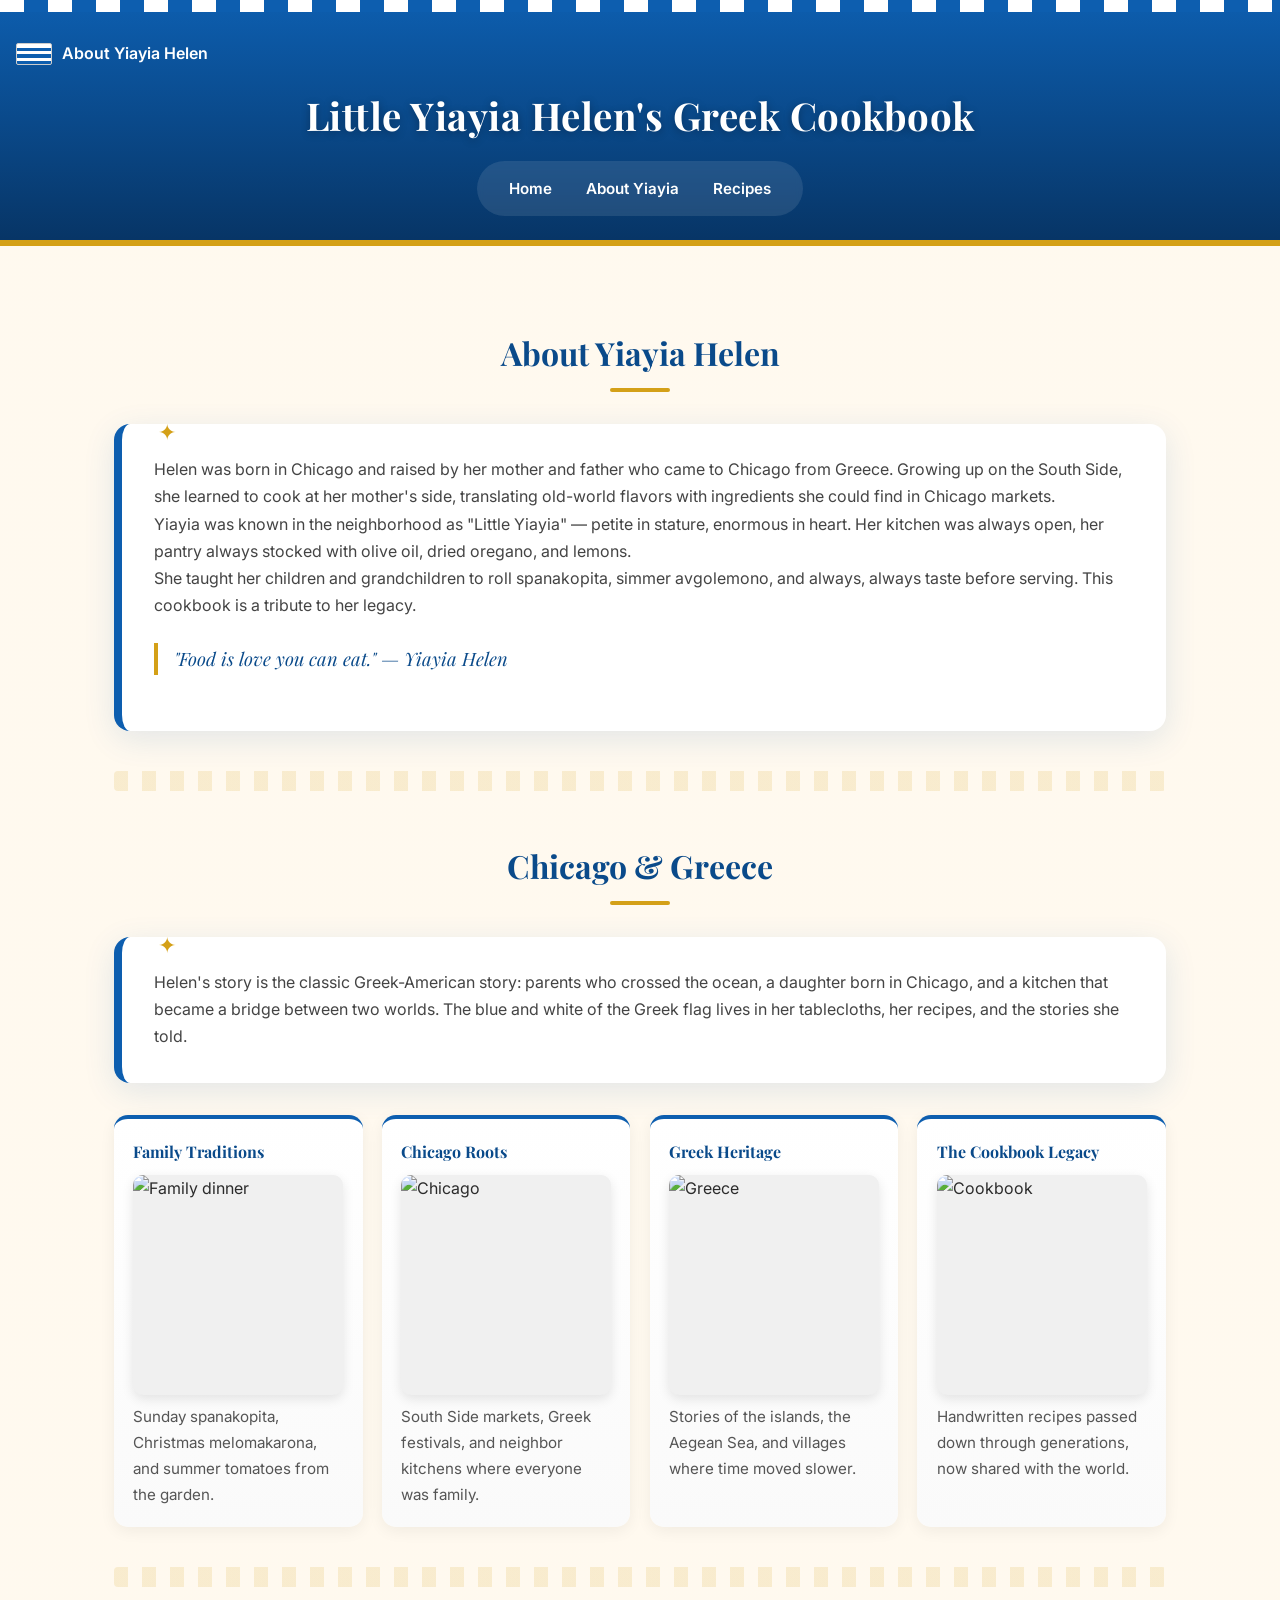
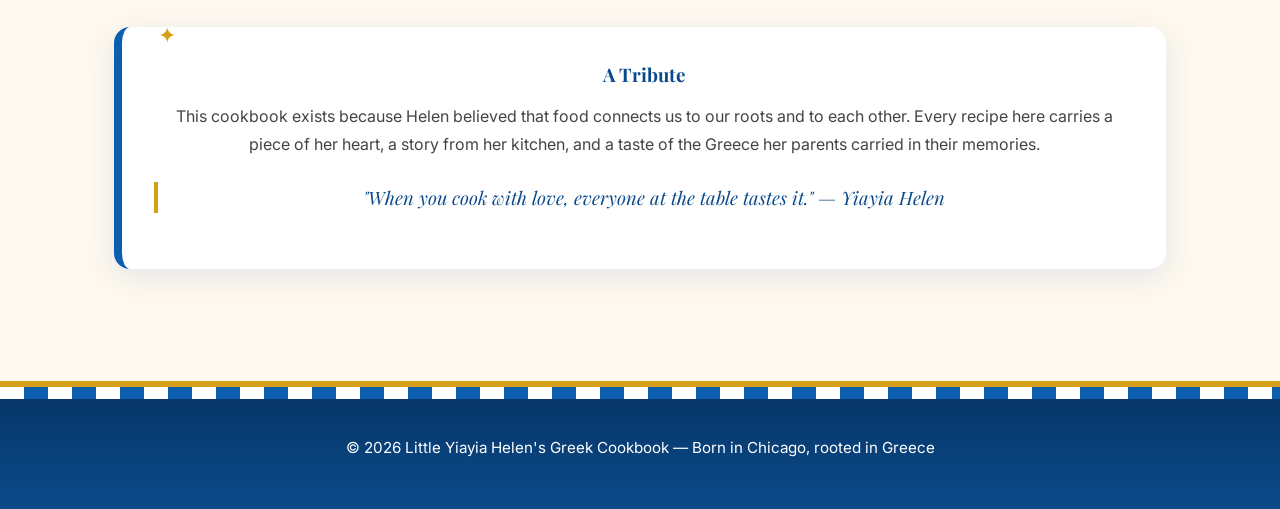
==== commit 8aa970f1: "Fix images: use picsum.photos, add Corfu background, fix sizing" ====
--- a/about.html
+++ b/about.html
@@ -41,22 +41,22 @@
   <div class="islands">
     <div class="island-card">
       <h4>Family Traditions</h4>
-      <img src="https://images.unsplash.com/photo-1504674900247-0877df9cc836?w=400&h=300&fit=crop" alt="Family dinner" loading="lazy">
+      <img src="https://picsum.photos/400/300?random=201" alt="Family dinner">
       <p>Sunday spanakopita, Christmas melomakarona, and summer tomatoes from the garden.</p>
     </div>
     <div class="island-card">
       <h4>Chicago Roots</h4>
-      <img src="https://images.unsplash.com/photo-1494522855154-9297417acdf7?w=400&h=300&fit=crop" alt="Chicago" loading="lazy">
+      <img src="https://picsum.photos/400/300?random=202" alt="Chicago">
       <p>South Side markets, Greek festivals, and neighbor kitchens where everyone was family.</p>
     </div>
     <div class="island-card">
       <h4>Greek Heritage</h4>
-      <img src="https://images.unsplash.com/photo-1533105079780-92b9be482078?w=400&h=300&fit=crop" alt="Greece" loading="lazy">
+      <img src="https://picsum.photos/400/300?random=203" alt="Greece">
       <p>Stories of the islands, the Aegean Sea, and villages where time moved slower.</p>
     </div>
     <div class="island-card">
       <h4>The Cookbook Legacy</h4>
-      <img src="https://images.unsplash.com/photo-1488477181946-6428a0291777?w=400&h=300&fit=crop" alt="Cookbook" loading="lazy">
+      <img src="https://picsum.photos/400/300?random=204" alt="Cookbook">
       <p>Handwritten recipes passed down through generations, now shared with the world.</p>
     </div>
   </div>
--- a/style.css
+++ b/style.css
@@ -9,8 +9,6 @@
   --gold-light:#F5E6C8;
   --cream:#FFF8EC;
   --sea:#E6F2FB;
-  --olive:#6B7B3A;
-  --terracotta:#C2703E;
   --dark:#2B2B2B;
   --shadow:0 8px 32px rgba(13,94,175,.12);
 }
@@ -22,28 +20,34 @@
   color:var(--dark);
   line-height:1.7;
   background:
-    linear-gradient(135deg,rgba(13,94,175,.03) 0%,rgba(212,160,23,.03) 50%,rgba(13,94,175,.03) 100%),
-    url("data:image/svg+xml,%3Csvg width='60' height='60' viewBox='0 0 60 60' xmlns='http://www.w3.org/2000/svg'%3E%3Cg fill='none' fill-rule='evenodd'%3E%3Cg fill='%230d5eaf' fill-opacity='0.03'%3E%3Cpath d='M36 34v-4h-2v4h-4v2h4v4h2v-4h4v-2h-4zm0-30V0h-2v4h-4v2h4v4h2V6h4V4h-4zM6 34v-4H4v4H0v2h4v4h2v-4h4v-2H6zM6 4V0H4v4H0v2h4v4h2V6h4V4H6z'/%3E%3C/g%3E%3C/g%3E%3C/svg%3E");
+    linear-gradient(rgba(255,248,236,.85),rgba(255,248,236,.85)),
+    url('https://images.unsplash.com/photo-1533105079780-92b9be482078?w=1920&h=1080&fit=crop') center/cover fixed;
+  min-height:100vh;
 }
 
 h1,h2,h3,h4{font-family:'Playfair Display',serif;font-weight:700}
 
-/* ===== IMAGES ===== */
-img{max-width:100%;height:auto;display:block}
+/* ===== IMAGES - FIXED SIZING ===== */
+img{
+  max-width:100%;
+  height:auto;
+  display:block;
+  border-radius:8px;
+}
+.hero img{
+  width:100%;
+  height:400px;
+  object-fit:cover;
+  display:block;
+}
 .recipe img,.island-card img{
   width:100%;
-  height:200px;
+  height:220px;
   object-fit:cover;
   border-radius:10px;
   margin:.6rem 0;
   box-shadow:0 4px 12px rgba(0,0,0,.1);
-}
-.hero img{
-  width:100%;
-  height:100%;
-  min-height:320px;
-  object-fit:cover;
-  display:block;
+  background:#f0f0f0;
 }
 
 /* HEADER */
@@ -62,14 +66,6 @@
   height:12px;
   background:repeating-linear-gradient(90deg,var(--greek-white) 0 24px,var(--greek-blue) 24px 48px);
   position:absolute;top:0;left:0;right:0;
-}
-header::after{
-  content:'';
-  position:absolute;
-  bottom:-40px;left:-40px;
-  width:200px;height:200px;
-  background:radial-gradient(circle,rgba(212,160,23,.15),transparent 60%);
-  border-radius:50%;
 }
 header h1{
   font-size:2.4rem;
@@ -145,15 +141,11 @@
   font-size:1rem;
 }
 .btn:hover{transform:translateY(2px);box-shadow:0 2px 0 var(--greek-blue-dark)}
-.btn-gold{background:var(--gold);box-shadow:0 4px 0 #B8890F}
-.btn-gold:hover{box-shadow:0 2px 0 #B8890F}
 
 /* MEANDER DIVIDER */
 .meander{
   height:20px;
-  background:
-    repeating-linear-gradient(90deg,var(--gold) 0 14px,transparent 14px 28px),
-    repeating-linear-gradient(0deg,var(--greek-blue) 0 14px,transparent 14px 28px);
+  background:repeating-linear-gradient(90deg,var(--gold) 0 14px,transparent 14px 28px);
   opacity:.15;
   margin:2.5rem 0;
   border-radius:4px;
@@ -214,15 +206,6 @@
   transform:translateY(-4px);
   box-shadow:0 12px 40px rgba(13,94,175,.15);
 }
-.recipe::after{
-  content:'';
-  position:absolute;
-  bottom:-30px;right:-30px;
-  width:120px;height:120px;
-  background:radial-gradient(circle,var(--gold-light),transparent 60%);
-  opacity:.4;
-  border-radius:50%;
-}
 .recipe h3{
   color:var(--greek-blue-dark);
   margin-top:0;
@@ -250,13 +233,6 @@
   transition:.2s;
 }
 .island-card:hover{transform:translateY(-3px);box-shadow:0 8px 24px rgba(0,0,0,.1)}
-.island-card::after{
-  content:'';
-  position:absolute;bottom:-20px;right:-20px;
-  width:80px;height:80px;
-  background:radial-gradient(circle,var(--gold-light),transparent 60%);
-  opacity:.5;
-}
 .island-card h4{margin-top:0;color:var(--greek-blue-dark)}
 .island-card p{color:#555;font-size:.95rem}
 
@@ -320,7 +296,7 @@
 /* RESPONSIVE */
 @media(max-width:800px){
   .hero{grid-template-columns:1fr}
-  .hero img{min-height:220px}
+  .hero img{min-height:220px;height:250px}
   .highlights{columns:1}
   header h1{font-size:1.8rem}
   .hero-text h2{font-size:1.7rem}
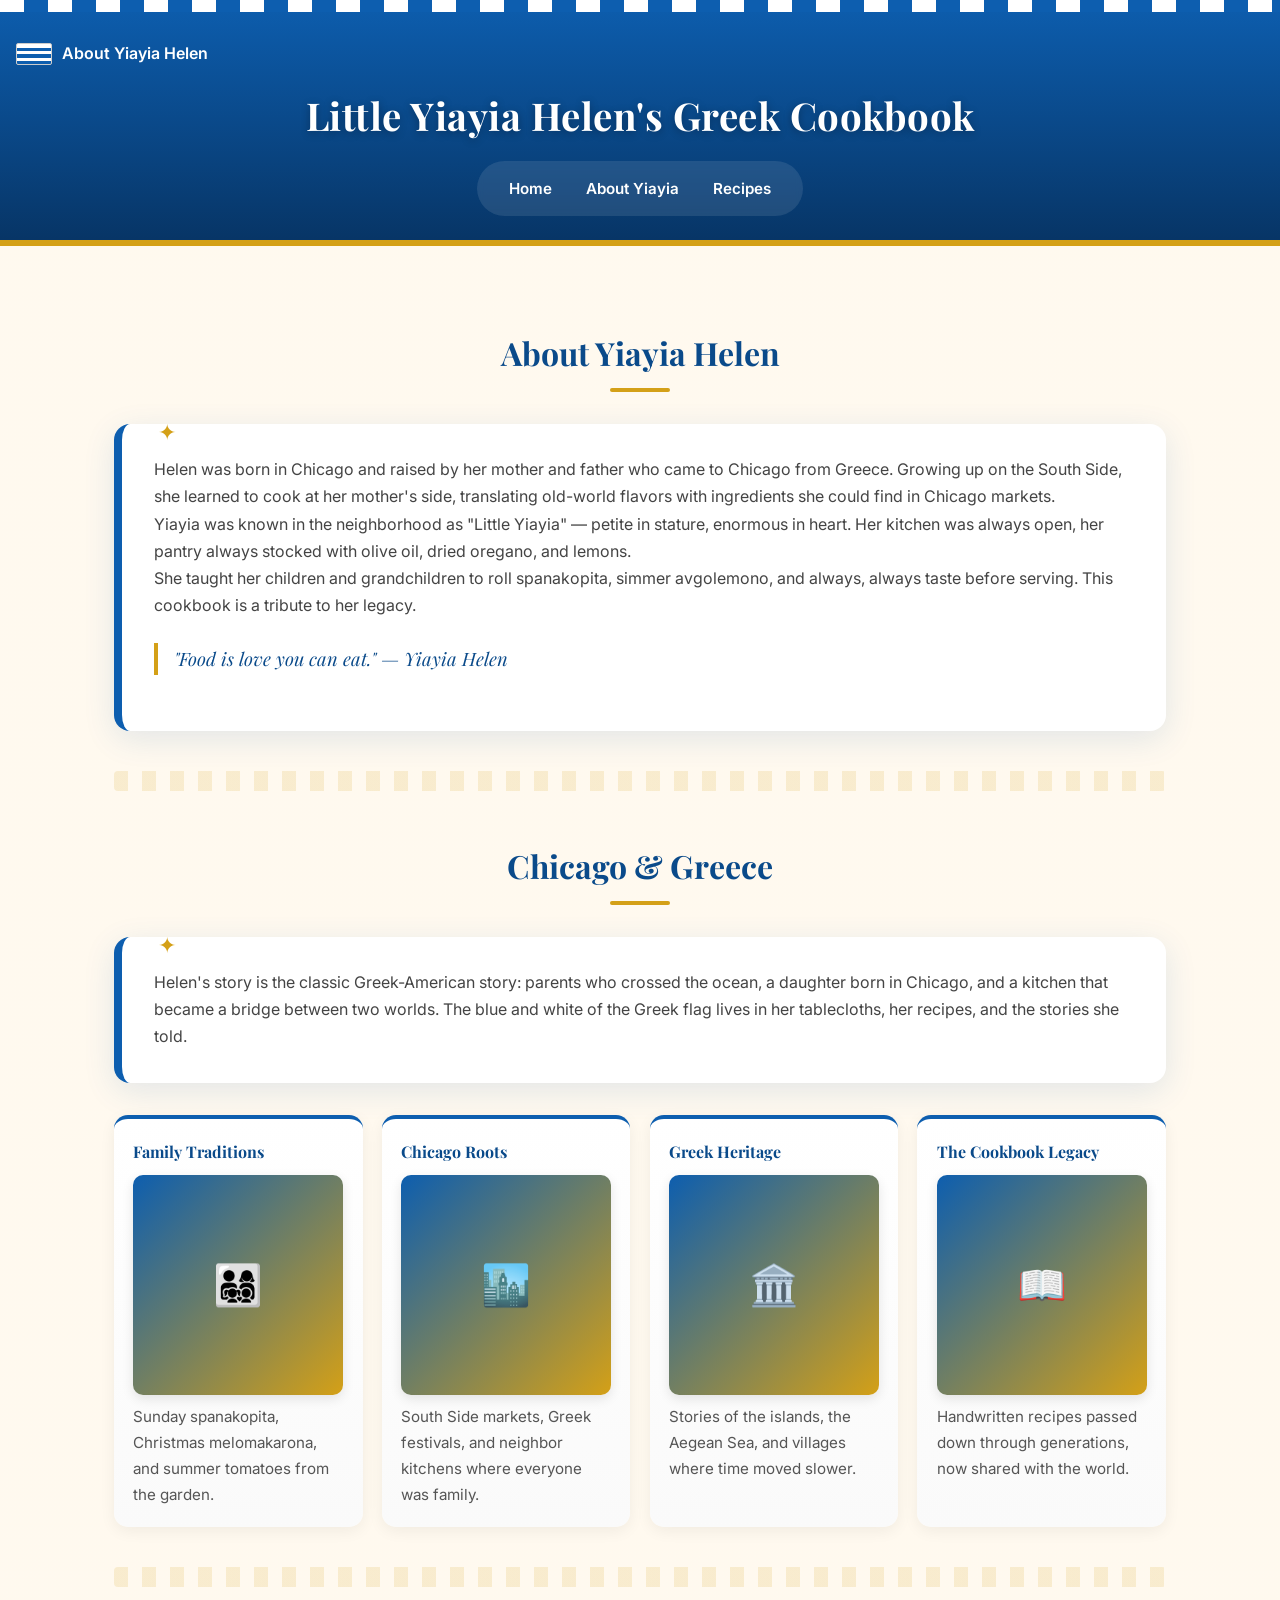
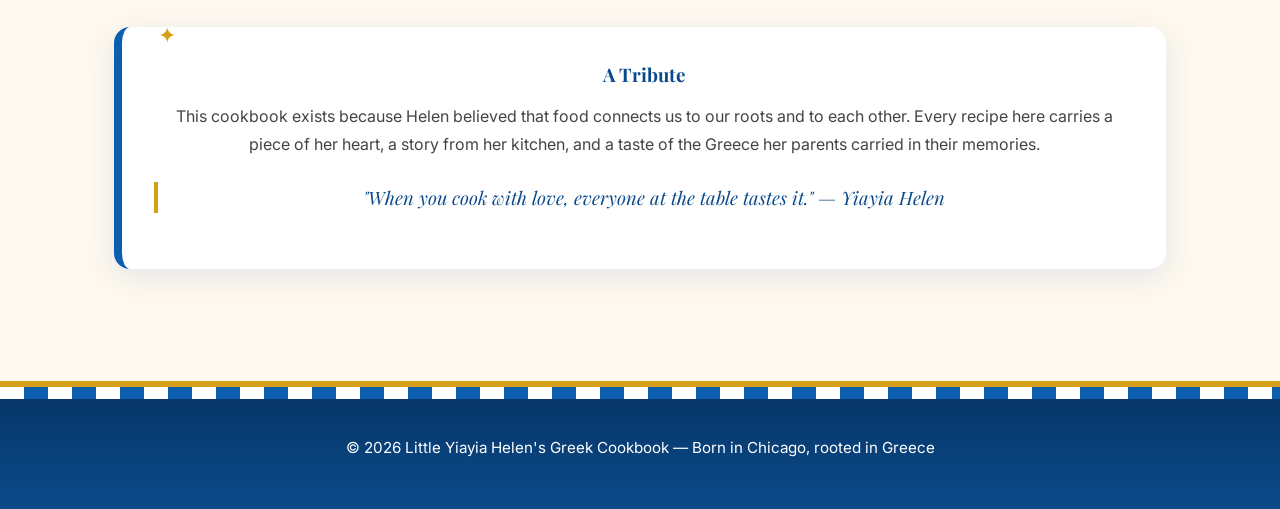
==== commit b1cafc9b: "Fix images: use emoji placeholders for reliable loading, Santorini background" ====
--- a/about.html
+++ b/about.html
@@ -41,22 +41,22 @@
   <div class="islands">
     <div class="island-card">
       <h4>Family Traditions</h4>
-      <img src="https://picsum.photos/400/300?random=201" alt="Family dinner">
+      <div class="island-image">👨‍👩‍👧‍👦</div>
       <p>Sunday spanakopita, Christmas melomakarona, and summer tomatoes from the garden.</p>
     </div>
     <div class="island-card">
       <h4>Chicago Roots</h4>
-      <img src="https://picsum.photos/400/300?random=202" alt="Chicago">
+      <div class="island-image">🏙️</div>
       <p>South Side markets, Greek festivals, and neighbor kitchens where everyone was family.</p>
     </div>
     <div class="island-card">
       <h4>Greek Heritage</h4>
-      <img src="https://picsum.photos/400/300?random=203" alt="Greece">
+      <div class="island-image">🏛️</div>
       <p>Stories of the islands, the Aegean Sea, and villages where time moved slower.</p>
     </div>
     <div class="island-card">
       <h4>The Cookbook Legacy</h4>
-      <img src="https://picsum.photos/400/300?random=204" alt="Cookbook">
+      <div class="island-image">📖</div>
       <p>Handwritten recipes passed down through generations, now shared with the world.</p>
     </div>
   </div>
--- a/style.css
+++ b/style.css
@@ -21,34 +21,33 @@
   line-height:1.7;
   background:
     linear-gradient(rgba(255,248,236,.85),rgba(255,248,236,.85)),
-    url('https://images.unsplash.com/photo-1533105079780-92b9be482078?w=1920&h=1080&fit=crop') center/cover fixed;
+    url('https://upload.wikimedia.org/wikipedia/commons/thumb/5/5e/Oia_Santorini.jpg/1920px-Oia_Santorini.jpg') center/cover fixed;
   min-height:100vh;
 }
 
 h1,h2,h3,h4{font-family:'Playfair Display',serif;font-weight:700}
 
-/* ===== IMAGES - FIXED SIZING ===== */
-img{
-  max-width:100%;
-  height:auto;
-  display:block;
-  border-radius:8px;
-}
-.hero img{
-  width:100%;
-  height:400px;
-  object-fit:cover;
-  display:block;
-}
-.recipe img,.island-card img{
+/* ===== IMAGE PLACEHOLDERS ===== */
+.recipe-image,.island-image,.hero-image{
   width:100%;
   height:220px;
-  object-fit:cover;
+  background:linear-gradient(135deg,var(--greek-blue),var(--gold));
   border-radius:10px;
+  display:flex;
+  align-items:center;
+  justify-content:center;
+  color:white;
+  font-size:3rem;
   margin:.6rem 0;
   box-shadow:0 4px 12px rgba(0,0,0,.1);
-  background:#f0f0f0;
-}
+}
+.hero-image{
+  height:400px;
+  font-size:4rem;
+  background:linear-gradient(135deg,var(--greek-blue-dark),var(--greek-blue));
+}
+.recipe-image{height:220px;font-size:2.5rem}
+.island-image{height:220px;font-size:2.5rem}
 
 /* HEADER */
 header{
@@ -212,7 +211,9 @@
   font-size:1.4rem;
 }
 .recipe p{color:#555;margin:.4rem 0}
+.recipe h4{color:var(--greek-blue);margin:1rem 0 .5rem}
 .recipe ul{margin:.5rem 0 0;padding-left:1.2rem;color:#444}
+.recipe ol{margin:.5rem 0 0;padding-left:1.2rem;color:#444}
 .recipe li{margin:.3rem 0}
 
 /* ISLAND CARDS */
@@ -296,9 +297,7 @@
 /* RESPONSIVE */
 @media(max-width:800px){
   .hero{grid-template-columns:1fr}
-  .hero img{min-height:220px;height:250px}
   .highlights{columns:1}
   header h1{font-size:1.8rem}
   .hero-text h2{font-size:1.7rem}
-  .recipe img,.island-card img{height:180px}
-}
+}
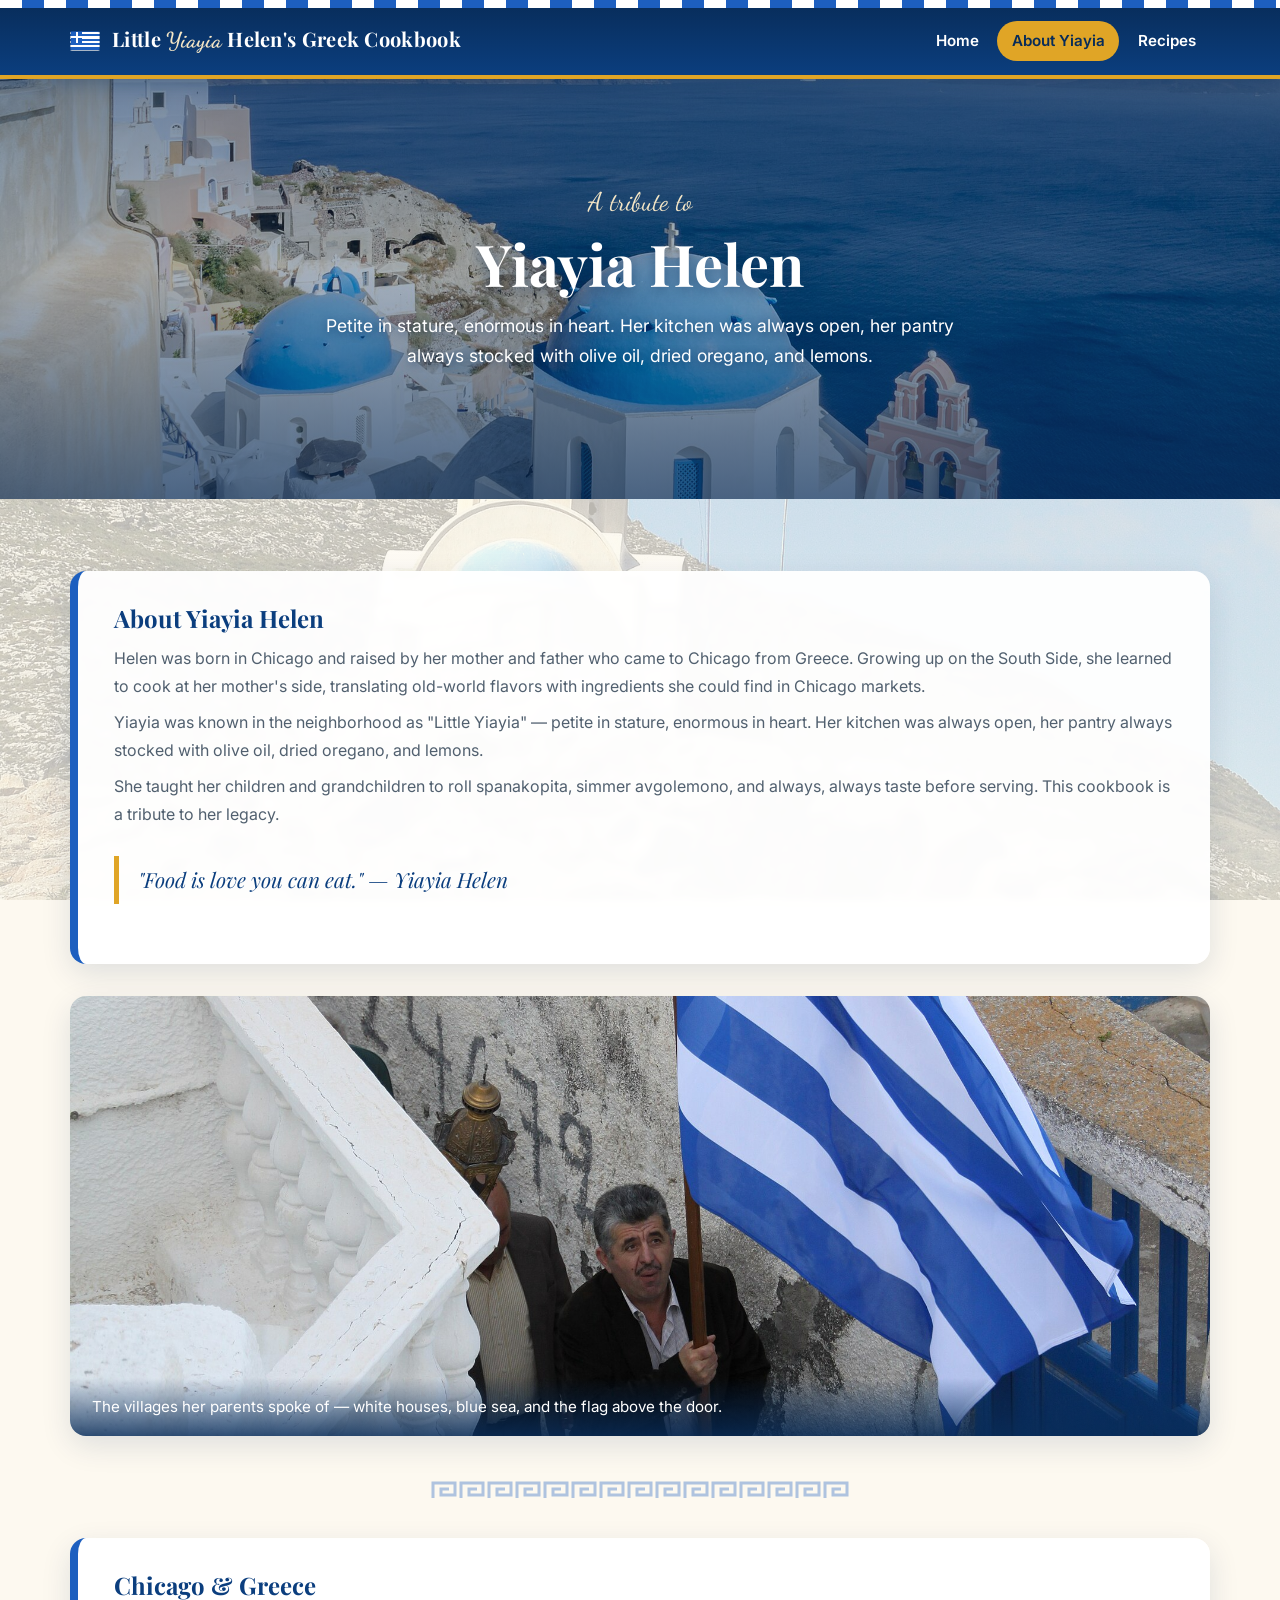
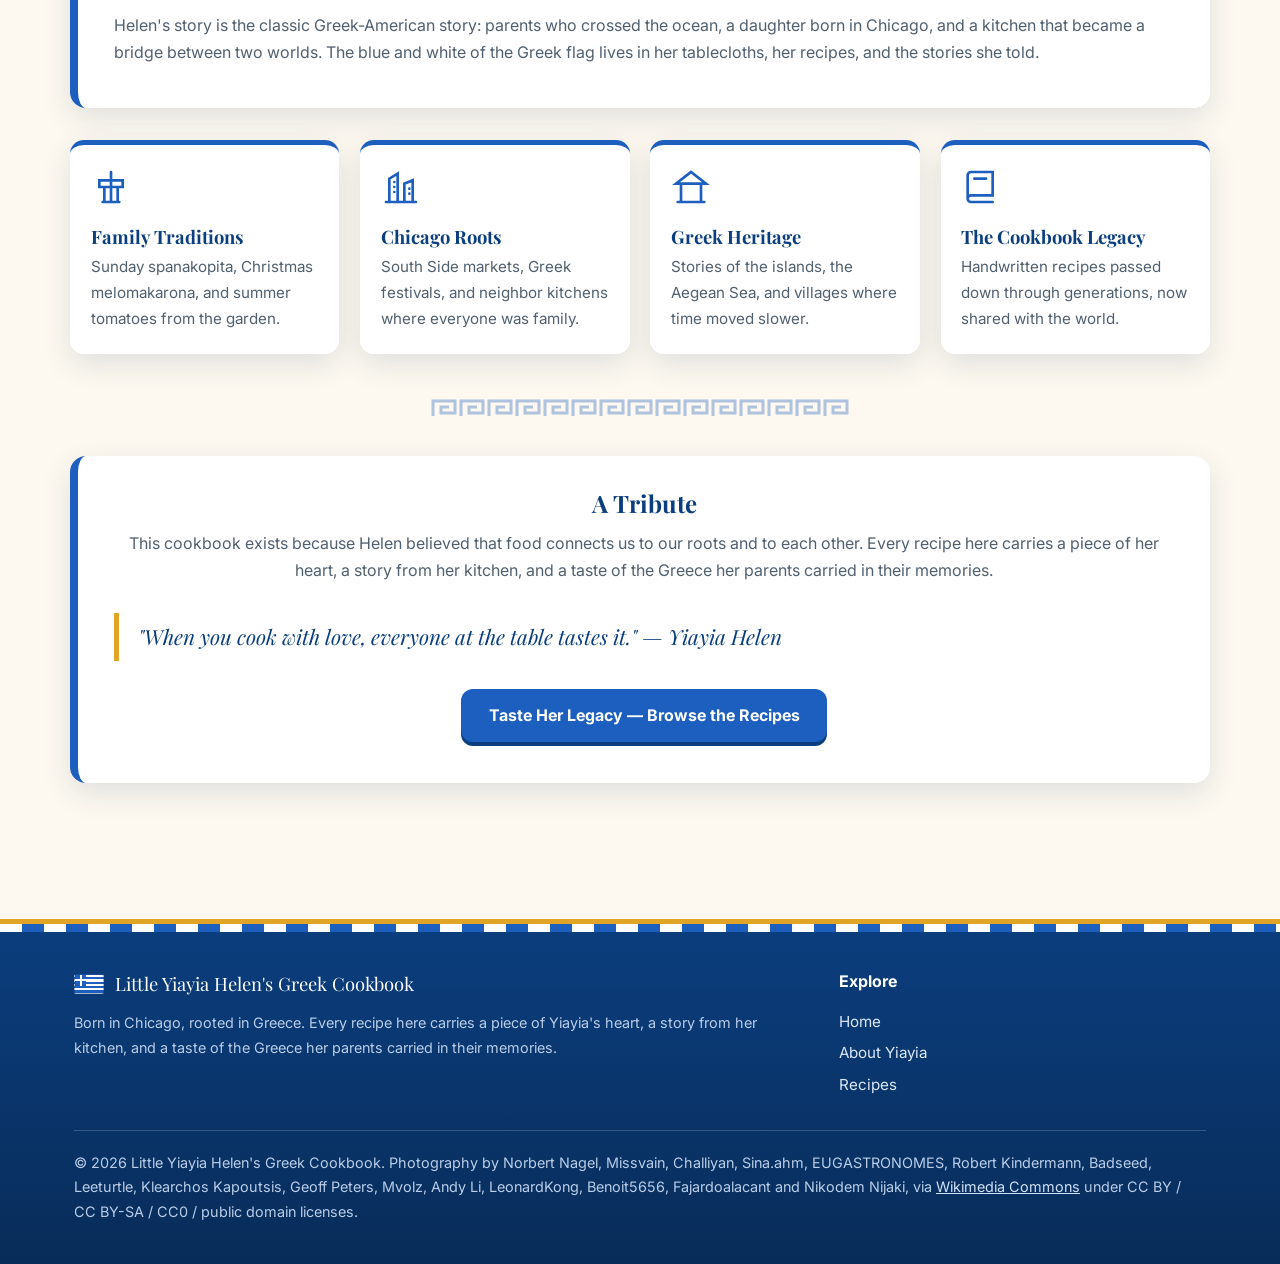
==== commit d68b084c: "Rebuild site: real dish photos, Greek island backdrop, modern layout - Add 20 locally bundled dish/s" ====
--- a/about.html
+++ b/about.html
@@ -3,74 +3,126 @@
 <head>
 <meta charset="UTF-8">
 <meta name="viewport" content="width=device-width, initial-scale=1.0">
-<title>About Yiayia - Little Yiayia Helen's Greek Cookbook</title>
-<link rel="stylesheet" href="style.css">
+<title>About Yiayia — Little Yiayia Helen's Greek Cookbook</title>
+<meta name="description" content="The story of Yiayia Helen — born in Chicago, raised by Greek immigrant parents, known in the neighborhood as Little Yiayia. Petite in stature, enormous in heart.">
+<meta property="og:title" content="About Yiayia Helen">
+<meta property="og:description" content="Born in Chicago, raised by Greek immigrant parents. A tribute to Yiayia Helen's kitchen and legacy.">
+<meta property="og:image" content="images/santorini-flag-alley.jpg">
+<meta property="og:type" content="website">
+<link rel="icon" href="data:image/svg+xml,%3Csvg xmlns='http://www.w3.org/2000/svg' viewBox='0 0 30 20'%3E%3Crect width='30' height='20' fill='%23fff'/%3E%3Cpath d='M0 2.2h30v2.2H0zM0 6.7h30v2.2H0zM0 11.2h30v2.2H0zM0 15.7h30v2.2H0z' fill='%231d5fbf'/%3E%3Crect width='11' height='11' fill='%231d5fbf'/%3E%3Cpath d='M4.5 0h2v11h-2zM0 4.5h11v2H0z' fill='%23fff'/%3E%3C/svg%3E">
+<link rel="preconnect" href="https://fonts.googleapis.com">
+<link rel="preconnect" href="https://fonts.gstatic.com" crossorigin>
+<link href="https://fonts.googleapis.com/css2?family=Playfair+Display:ital,wght@0,400;0,700;0,900;1,400&family=Inter:wght@400;500;600;700&family=Dancing+Script:wght@700&display=swap" rel="stylesheet">
+<link rel="stylesheet" href="css/styles.css">
 </head>
 <body>
-<header>
-  <div class="flag">
-    <div class="flag-stripe"></div>
-    <span>About Yiayia Helen</span>
+
+<header class="site-header">
+  <div class="header-inner">
+    <a class="brand" href="index.html">
+      <span class="flag" aria-hidden="true"><span class="flag-cross"></span></span>
+      <span class="brand-name">Little <em>Yiayia</em> Helen's Greek Cookbook</span>
+    </a>
+    <button class="nav-toggle" aria-expanded="false" aria-controls="main-nav" aria-label="Toggle navigation">
+      <svg viewBox="0 0 24 24" fill="none" stroke="currentColor" stroke-width="2" stroke-linecap="round" aria-hidden="true"><path d="M4 6h16M4 12h16M4 18h16"/></svg>
+    </button>
+    <nav class="main-nav" id="main-nav" aria-label="Main navigation">
+      <a href="index.html">Home</a>
+      <a href="about.html" aria-current="page">About Yiayia</a>
+      <a href="recipes.html">Recipes</a>
+    </nav>
   </div>
-  <h1>Little Yiayia Helen's Greek Cookbook</h1>
-  <nav>
-    <a href="index.html">Home</a>
-    <a href="about.html">About Yiayia</a>
-    <a href="recipes.html">Recipes</a>
-  </nav>
 </header>
+
 <main>
-
-  <h2 class="section-title">About Yiayia Helen</h2>
-
-  <section class="intro">
-    <p>Helen was born in Chicago and raised by her mother and father who came to Chicago from Greece. Growing up on the South Side, she learned to cook at her mother's side, translating old-world flavors with ingredients she could find in Chicago markets.</p>
-    <p>Yiayia was known in the neighborhood as "Little Yiayia" — petite in stature, enormous in heart. Her kitchen was always open, her pantry always stocked with olive oil, dried oregano, and lemons.</p>
-    <p>She taught her children and grandchildren to roll spanakopita, simmer avgolemono, and always, always taste before serving. This cookbook is a tribute to her legacy.</p>
-    <blockquote class="quote">"Food is love you can eat." — Yiayia Helen</blockquote>
+  <section class="hero" aria-label="About introduction">
+    <img src="images/oia-village.jpg" alt="" aria-hidden="true">
+    <div class="hero-content">
+      <span class="hero-kicker">A tribute to</span>
+      <h1>Yiayia Helen</h1>
+      <p>Petite in stature, enormous in heart. Her kitchen was always open, her pantry always stocked with olive oil, dried oregano, and lemons.</p>
+    </div>
   </section>
 
-  <div class="meander"></div>
+  <div class="page">
 
-  <h2 class="section-title">Chicago & Greece</h2>
+    <!-- ABOUT -->
+    <section class="section intro card reveal" aria-labelledby="about-title">
+      <h2 id="about-title">About Yiayia Helen</h2>
+      <p>Helen was born in Chicago and raised by her mother and father who came to Chicago from Greece. Growing up on the South Side, she learned to cook at her mother's side, translating old-world flavors with ingredients she could find in Chicago markets.</p>
+      <p>Yiayia was known in the neighborhood as "Little Yiayia" — petite in stature, enormous in heart. Her kitchen was always open, her pantry always stocked with olive oil, dried oregano, and lemons.</p>
+      <p>She taught her children and grandchildren to roll spanakopita, simmer avgolemono, and always, always taste before serving. This cookbook is a tribute to her legacy.</p>
+      <blockquote class="quote">"Food is love you can eat." — Yiayia Helen</blockquote>
+    </section>
 
-  <section class="intro">
-    <p>Helen's story is the classic Greek-American story: parents who crossed the ocean, a daughter born in Chicago, and a kitchen that became a bridge between two worlds. The blue and white of the Greek flag lives in her tablecloths, her recipes, and the stories she told.</p>
-  </section>
+    <figure class="photo-banner reveal">
+      <img src="images/santorini-flag-alley.jpg" alt="A narrow Greek alley with whitewashed houses and a large Greek flag hanging from a balcony" loading="lazy">
+      <figcaption>The villages her parents spoke of — white houses, blue sea, and the flag above the door.</figcaption>
+    </figure>
 
-  <div class="islands">
-    <div class="island-card">
-      <h4>Family Traditions</h4>
-      <div class="island-image">👨‍👩‍👧‍👦</div>
-      <p>Sunday spanakopita, Christmas melomakarona, and summer tomatoes from the garden.</p>
+    <div class="meander" role="presentation"></div>
+
+    <!-- CHICAGO & GREECE -->
+    <section class="section intro card reveal" aria-labelledby="chicago-title">
+      <h2 id="chicago-title">Chicago &amp; Greece</h2>
+      <p>Helen's story is the classic Greek-American story: parents who crossed the ocean, a daughter born in Chicago, and a kitchen that became a bridge between two worlds. The blue and white of the Greek flag lives in her tablecloths, her recipes, and the stories she told.</p>
+    </section>
+
+    <div class="island-grid">
+      <article class="island-card reveal">
+        <svg viewBox="0 0 24 24" fill="none" stroke="currentColor" stroke-width="1.6" stroke-linecap="round" aria-hidden="true"><path d="M12 3v18M7 8h10M7 21h10M5 8h14v4H5zM8 21V12M16 21V12"/></svg>
+        <h4>Family Traditions</h4>
+        <p>Sunday spanakopita, Christmas melomakarona, and summer tomatoes from the garden.</p>
+      </article>
+      <article class="island-card reveal">
+        <svg viewBox="0 0 24 24" fill="none" stroke="currentColor" stroke-width="1.6" stroke-linecap="round" aria-hidden="true"><path d="M3 21h18M5 21V7l5-3v17M14 21V10l5-2v13M8 9h.01M8 12h.01M8 15h.01M17 13h.01M17 16h.01"/></svg>
+        <h4>Chicago Roots</h4>
+        <p>South Side markets, Greek festivals, and neighbor kitchens where everyone was family.</p>
+      </article>
+      <article class="island-card reveal">
+        <svg viewBox="0 0 24 24" fill="none" stroke="currentColor" stroke-width="1.6" stroke-linecap="round" aria-hidden="true"><path d="M4 21h16M6 21V10m12 11V10M3 10h18L12 3 3 10z"/></svg>
+        <h4>Greek Heritage</h4>
+        <p>Stories of the islands, the Aegean Sea, and villages where time moved slower.</p>
+      </article>
+      <article class="island-card reveal">
+        <svg viewBox="0 0 24 24" fill="none" stroke="currentColor" stroke-width="1.6" stroke-linecap="round" aria-hidden="true"><path d="M4 19V5a2 2 0 0 1 2-2h13v14H6a2 2 0 0 0-2 2zm0 0a2 2 0 0 0 2 2h13M8 7h7"/></svg>
+        <h4>The Cookbook Legacy</h4>
+        <p>Handwritten recipes passed down through generations, now shared with the world.</p>
+      </article>
     </div>
-    <div class="island-card">
-      <h4>Chicago Roots</h4>
-      <div class="island-image">🏙️</div>
-      <p>South Side markets, Greek festivals, and neighbor kitchens where everyone was family.</p>
+
+    <div class="meander" role="presentation"></div>
+
+    <!-- TRIBUTE -->
+    <section class="section intro card reveal" aria-labelledby="tribute-title" style="text-align:center">
+      <h2 id="tribute-title">A Tribute</h2>
+      <p>This cookbook exists because Helen believed that food connects us to our roots and to each other. Every recipe here carries a piece of her heart, a story from her kitchen, and a taste of the Greece her parents carried in their memories.</p>
+      <blockquote class="quote" style="text-align:left">"When you cook with love, everyone at the table tastes it." — Yiayia Helen</blockquote>
+      <p style="margin-top:1.5rem"><a class="btn btn-blue" href="recipes.html">Taste Her Legacy — Browse the Recipes</a></p>
+    </section>
+
+  </div>
+</main>
+
+<footer class="site-footer">
+  <div class="footer-inner">
+    <div>
+      <div class="footer-brand">
+        <span class="flag" aria-hidden="true"><span class="flag-cross"></span></span>
+        <span>Little Yiayia Helen's Greek Cookbook</span>
+      </div>
+      <p>Born in Chicago, rooted in Greece. Every recipe here carries a piece of Yiayia's heart, a story from her kitchen, and a taste of the Greece her parents carried in their memories.</p>
     </div>
-    <div class="island-card">
-      <h4>Greek Heritage</h4>
-      <div class="island-image">🏛️</div>
-      <p>Stories of the islands, the Aegean Sea, and villages where time moved slower.</p>
-    </div>
-    <div class="island-card">
-      <h4>The Cookbook Legacy</h4>
-      <div class="island-image">📖</div>
-      <p>Handwritten recipes passed down through generations, now shared with the world.</p>
-    </div>
+    <nav class="footer-nav" aria-label="Footer navigation">
+      <h5>Explore</h5>
+      <a href="index.html">Home</a>
+      <a href="about.html">About Yiayia</a>
+      <a href="recipes.html">Recipes</a>
+    </nav>
+    <p class="credits">&copy; <span class="year">2026</span> Little Yiayia Helen's Greek Cookbook. Photography by Norbert Nagel, Missvain, Challiyan, Sina.ahm, EUGASTRONOMES, Robert Kindermann, Badseed, Leeturtle, Klearchos Kapoutsis, Geoff Peters, Mvolz, Andy Li, LeonardKong, Benoit5656, Fajardoalacant and Nikodem Nijaki, via <a href="https://commons.wikimedia.org">Wikimedia Commons</a> under CC BY / CC BY-SA / CC0 / public domain licenses.</p>
   </div>
+</footer>
 
-  <div class="meander"></div>
-
-  <section class="intro" style="text-align:center">
-    <h3>A Tribute</h3>
-    <p>This cookbook exists because Helen believed that food connects us to our roots and to each other. Every recipe here carries a piece of her heart, a story from her kitchen, and a taste of the Greece her parents carried in their memories.</p>
-    <blockquote class="quote">"When you cook with love, everyone at the table tastes it." — Yiayia Helen</blockquote>
-  </section>
-</main>
-<footer>
-  <p>&copy; 2026 Little Yiayia Helen's Greek Cookbook — Born in Chicago, rooted in Greece</p>
-</footer>
+<script src="js/main.js"></script>
 </body>
 </html>
--- a/css/styles.css
+++ b/css/styles.css
@@ -0,0 +1,537 @@
+/* ==========================================================================
+   Little Yiayia Helen's Greek Cookbook — styles.css
+   Greek blue & white, island imagery, responsive.
+   ========================================================================== */
+
+:root {
+  --blue: #1d5fbf;          /* Greek flag blue */
+  --blue-deep: #0b3e7e;
+  --blue-ink: #082c59;
+  --sea: #0e7490;
+  --gold: #e0a526;
+  --gold-soft: #f6e7c6;
+  --cream: #fdf9f0;
+  --white: #ffffff;
+  --text: #22303f;
+  --text-soft: #51606f;
+  --card: rgba(255, 255, 255, 0.94);
+  --shadow: 0 10px 30px rgba(8, 44, 89, 0.12);
+  --shadow-lift: 0 16px 44px rgba(8, 44, 89, 0.18);
+  --radius: 16px;
+  --font-head: "Playfair Display", Georgia, serif;
+  --font-body: "Inter", system-ui, -apple-system, sans-serif;
+  --font-script: "Dancing Script", cursive;
+}
+
+* { box-sizing: border-box; margin: 0; padding: 0; }
+
+html { scroll-behavior: smooth; }
+
+body {
+  font-family: var(--font-body);
+  color: var(--text);
+  line-height: 1.7;
+  font-size: 1rem;
+  /* The Greek island backdrop: white houses + Greek flag, kept behind a soft veil */
+  background-color: var(--cream);
+  background-image:
+    linear-gradient(rgba(253, 249, 240, 0.68), rgba(253, 249, 240, 0.78)),
+    url("../images/background-santorini.jpg");
+  background-size: cover;
+  background-position: center top;
+  background-attachment: fixed;
+  min-height: 100vh;
+}
+
+img { max-width: 100%; display: block; }
+
+a { color: var(--blue); }
+
+h1, h2, h3, h4 { font-family: var(--font-head); font-weight: 700; line-height: 1.25; }
+
+:focus-visible {
+  outline: 3px solid var(--gold);
+  outline-offset: 2px;
+  border-radius: 4px;
+}
+
+/* ---------- Greek flag (pure CSS) ---------- */
+.flag {
+  position: relative;
+  display: inline-block;
+  width: 30px;
+  height: 20px;
+  border: 1px solid rgba(8, 44, 89, 0.35);
+  border-radius: 2px;
+  background: repeating-linear-gradient(to bottom,
+    #fff 0 2.2px, var(--blue) 2.2px 4.4px);
+  flex: none;
+}
+.flag-cross {
+  position: absolute;
+  top: 0; left: 0;
+  width: 11px; height: 11px;
+  background: var(--blue);
+}
+.flag-cross::before,
+.flag-cross::after {
+  content: "";
+  position: absolute;
+  background: #fff;
+}
+.flag-cross::before { left: 4.5px; top: 0; width: 2px; height: 100%; }
+.flag-cross::after { top: 4.5px; left: 0; height: 2px; width: 100%; }
+
+/* ---------- Header & nav ---------- */
+.site-header {
+  position: sticky;
+  top: 0;
+  z-index: 50;
+  background: linear-gradient(180deg, var(--blue-ink), var(--blue-deep));
+  color: #fff;
+  border-bottom: 4px solid var(--gold);
+  box-shadow: 0 4px 18px rgba(8, 44, 89, 0.35);
+}
+.site-header::before {
+  content: "";
+  display: block;
+  height: 8px;
+  background: repeating-linear-gradient(90deg,
+    #fff 0 22px, var(--blue) 22px 44px);
+}
+.header-inner {
+  max-width: 1180px;
+  margin: 0 auto;
+  padding: 0.8rem 1.25rem 0.9rem;
+  display: flex;
+  align-items: center;
+  gap: 1rem;
+  flex-wrap: wrap;
+}
+.brand {
+  display: flex;
+  align-items: center;
+  gap: 0.75rem;
+  text-decoration: none;
+  color: #fff;
+  margin-right: auto;
+}
+.brand-name {
+  font-family: var(--font-head);
+  font-size: 1.25rem;
+  font-weight: 700;
+  letter-spacing: 0.3px;
+  line-height: 1.2;
+}
+.brand-name em {
+  font-family: var(--font-script);
+  font-style: normal;
+  font-size: 1.35rem;
+  color: var(--gold-soft);
+}
+.main-nav { display: flex; align-items: center; gap: 0.25rem; }
+.main-nav a {
+  color: #fff;
+  text-decoration: none;
+  font-weight: 600;
+  font-size: 0.95rem;
+  padding: 0.45rem 0.9rem;
+  border-radius: 999px;
+  transition: background 0.2s, color 0.2s;
+}
+.main-nav a:hover { background: rgba(255, 255, 255, 0.16); }
+.main-nav a[aria-current="page"] {
+  background: var(--gold);
+  color: var(--blue-ink);
+}
+.nav-toggle {
+  display: none;
+  background: transparent;
+  border: 2px solid rgba(255, 255, 255, 0.5);
+  border-radius: 10px;
+  color: #fff;
+  width: 44px;
+  height: 40px;
+  cursor: pointer;
+  align-items: center;
+  justify-content: center;
+}
+.nav-toggle svg { width: 22px; height: 22px; }
+
+/* ---------- Hero ---------- */
+.hero {
+  position: relative;
+  min-height: 420px;
+  display: flex;
+  align-items: center;
+  justify-content: center;
+  text-align: center;
+  color: #fff;
+  overflow: hidden;
+}
+.hero img {
+  position: absolute;
+  inset: 0;
+  width: 100%;
+  height: 100%;
+  object-fit: cover;
+  z-index: 0;
+}
+.hero::after {
+  content: "";
+  position: absolute;
+  inset: 0;
+  z-index: 1;
+  background: linear-gradient(180deg,
+    rgba(8, 44, 89, 0.55) 0%,
+    rgba(8, 44, 89, 0.35) 45%,
+    rgba(8, 44, 89, 0.72) 100%);
+}
+.hero-content {
+  position: relative;
+  z-index: 2;
+  max-width: 820px;
+  padding: 3.5rem 1.5rem;
+}
+.hero-kicker {
+  font-family: var(--font-script);
+  font-size: 1.6rem;
+  color: var(--gold-soft);
+  display: block;
+  margin-bottom: 0.25rem;
+}
+.hero h1 {
+  font-size: clamp(2.2rem, 5vw, 3.6rem);
+  text-shadow: 0 3px 14px rgba(8, 44, 89, 0.55);
+  margin-bottom: 0.75rem;
+}
+.hero p {
+  font-size: 1.1rem;
+  max-width: 640px;
+  margin: 0 auto 1.75rem;
+  text-shadow: 0 2px 8px rgba(8, 44, 89, 0.6);
+}
+.hero-actions { display: flex; gap: 0.9rem; justify-content: center; flex-wrap: wrap; }
+
+/* ---------- Buttons ---------- */
+.btn {
+  display: inline-block;
+  padding: 0.8rem 1.7rem;
+  border-radius: 12px;
+  font-weight: 700;
+  text-decoration: none;
+  transition: transform 0.15s, box-shadow 0.15s, background 0.2s;
+  font-size: 1rem;
+}
+.btn-primary {
+  background: var(--gold);
+  color: var(--blue-ink);
+  box-shadow: 0 4px 0 #b07f14;
+}
+.btn-primary:hover { transform: translateY(2px); box-shadow: 0 2px 0 #b07f14; }
+.btn-ghost {
+  border: 2px solid rgba(255, 255, 255, 0.85);
+  color: #fff;
+}
+.btn-ghost:hover { background: rgba(255, 255, 255, 0.15); }
+.btn-blue {
+  background: var(--blue);
+  color: #fff;
+  box-shadow: 0 4px 0 var(--blue-deep);
+}
+.btn-blue:hover { transform: translateY(2px); box-shadow: 0 2px 0 var(--blue-deep); }
+
+/* ---------- Layout ---------- */
+.page {
+  max-width: 1180px;
+  margin: 0 auto;
+  padding: 2.5rem 1.25rem 3rem;
+}
+.section { margin: 3rem 0; }
+.section-title {
+  text-align: center;
+  color: var(--blue-deep);
+  font-size: clamp(1.7rem, 3.4vw, 2.3rem);
+  margin-bottom: 0.6rem;
+}
+.section-sub {
+  text-align: center;
+  color: var(--text-soft);
+  max-width: 660px;
+  margin: 0 auto 1.75rem;
+}
+.meander {
+  height: 22px;
+  margin: 2.5rem auto;
+  max-width: 420px;
+  background-image: url("data:image/svg+xml,%3Csvg xmlns='http://www.w3.org/2000/svg' width='28' height='28' viewBox='0 0 28 28'%3E%3Cpath d='M3 25 V7 H25 V19 H11 V13 H19' fill='none' stroke='%231d5fbf' stroke-width='3'/%3E%3C/svg%3E");
+  background-repeat: repeat-x;
+  background-size: 28px 28px;
+  opacity: 0.35;
+}
+
+/* ---------- Cards (general) ---------- */
+.card {
+  background: var(--card);
+  border-radius: var(--radius);
+  box-shadow: var(--shadow);
+  backdrop-filter: blur(3px);
+}
+
+/* ---------- Intro block ---------- */
+.intro {
+  padding: 2rem 2.25rem;
+  border-left: 8px solid var(--blue);
+  margin: 2rem 0;
+}
+.intro h2, .intro h3 { color: var(--blue-deep); margin-bottom: 0.75rem; }
+.intro p { color: var(--text-soft); margin: 0.6rem 0; }
+.intro ul {
+  list-style: none;
+  columns: 2;
+  column-gap: 2rem;
+  margin-top: 1.1rem;
+}
+.intro li {
+  padding-left: 1.4rem;
+  position: relative;
+  color: var(--text-soft);
+  margin: 0.45rem 0;
+  break-inside: avoid;
+}
+.intro li::before {
+  content: "•";
+  position: absolute;
+  left: 0;
+  color: var(--gold);
+  font-size: 1.3rem;
+  line-height: 1.2;
+}
+
+/* ---------- Recipe cards ---------- */
+.recipe-grid {
+  display: grid;
+  grid-template-columns: repeat(auto-fit, minmax(min(430px, 100%), 1fr));
+  gap: 1.6rem;
+  align-items: start;
+}
+.recipe {
+  background: var(--card);
+  border-radius: var(--radius);
+  box-shadow: var(--shadow);
+  overflow: hidden;
+  border-top: 5px solid var(--gold);
+  transition: transform 0.25s, box-shadow 0.25s;
+  backdrop-filter: blur(3px);
+}
+.recipe:hover { transform: translateY(-5px); box-shadow: var(--shadow-lift); }
+.recipe-figure { margin: 0; }
+.recipe-figure img {
+  width: 100%;
+  height: 260px;
+  object-fit: cover;
+}
+.recipe-body { padding: 1.5rem 1.75rem 1.75rem; }
+.recipe h3 { color: var(--blue-deep); font-size: 1.5rem; margin-bottom: 0.4rem; }
+.recipe-story {
+  font-style: italic;
+  color: var(--text-soft);
+  margin-bottom: 1rem;
+}
+.recipe-cols {
+  display: grid;
+  grid-template-columns: 1fr 1fr;
+  gap: 1.5rem;
+  margin-top: 0.5rem;
+}
+.recipe h4 {
+  color: var(--blue);
+  font-size: 1.05rem;
+  margin-bottom: 0.5rem;
+  text-transform: uppercase;
+  letter-spacing: 0.06em;
+}
+.recipe ul, .recipe ol {
+  padding-left: 1.3rem;
+  color: var(--text-soft);
+  font-size: 0.97rem;
+}
+.recipe li { margin: 0.35rem 0; }
+.recipe-tag {
+  display: inline-block;
+  background: var(--gold-soft);
+  color: #7a5408;
+  border-radius: 999px;
+  font-size: 0.8rem;
+  font-weight: 600;
+  padding: 0.2rem 0.8rem;
+  margin-bottom: 0.6rem;
+}
+
+/* Featured (home) recipe cards */
+.featured-grid {
+  display: grid;
+  grid-template-columns: repeat(auto-fit, minmax(min(300px, 100%), 1fr));
+  gap: 1.5rem;
+}
+.featured {
+  background: var(--card);
+  border-radius: var(--radius);
+  overflow: hidden;
+  box-shadow: var(--shadow);
+  display: flex;
+  flex-direction: column;
+  transition: transform 0.25s, box-shadow 0.25s;
+  backdrop-filter: blur(3px);
+}
+.featured:hover { transform: translateY(-5px); box-shadow: var(--shadow-lift); }
+.featured img { width: 100%; height: 210px; object-fit: cover; }
+.featured-body { padding: 1.25rem 1.4rem 1.5rem; flex: 1; display: flex; flex-direction: column; }
+.featured h3 { color: var(--blue-deep); font-size: 1.35rem; margin-bottom: 0.35rem; }
+.featured p { color: var(--text-soft); font-size: 0.97rem; flex: 1; }
+.featured a {
+  margin-top: 0.9rem;
+  font-weight: 700;
+  text-decoration: none;
+  color: var(--blue);
+}
+.featured a:hover { color: var(--blue-deep); text-decoration: underline; }
+
+/* ---------- Island cards ---------- */
+.island-grid {
+  display: grid;
+  grid-template-columns: repeat(auto-fit, minmax(min(230px, 100%), 1fr));
+  gap: 1.3rem;
+}
+.island-card {
+  background: var(--card);
+  border-radius: 14px;
+  padding: 1.4rem 1.3rem;
+  border-top: 5px solid var(--blue);
+  box-shadow: var(--shadow);
+  transition: transform 0.2s, box-shadow 0.2s;
+  backdrop-filter: blur(3px);
+}
+.island-card:hover { transform: translateY(-4px); box-shadow: var(--shadow-lift); }
+.island-card h4 { color: var(--blue-deep); margin-bottom: 0.4rem; font-size: 1.15rem; }
+.island-card p { color: var(--text-soft); font-size: 0.95rem; }
+.island-card svg {
+  width: 40px;
+  height: 40px;
+  color: var(--blue);
+  margin-bottom: 0.6rem;
+}
+
+/* ---------- Photo banner (about page) ---------- */
+.photo-banner {
+  position: relative;
+  border-radius: var(--radius);
+  overflow: hidden;
+  box-shadow: var(--shadow);
+  margin: 2rem 0;
+}
+.photo-banner img { width: 100%; height: 440px; object-fit: cover; }
+.photo-banner figcaption {
+  position: absolute;
+  left: 0; right: 0; bottom: 0;
+  padding: 1rem 1.4rem;
+  background: linear-gradient(180deg, transparent, rgba(8, 44, 89, 0.82));
+  color: #fff;
+  font-size: 0.95rem;
+}
+
+/* ---------- Quote ---------- */
+.quote {
+  font-family: var(--font-head);
+  font-style: italic;
+  font-size: 1.3rem;
+  color: var(--blue-deep);
+  border-left: 5px solid var(--gold);
+  padding: 0.4rem 0 0.4rem 1.2rem;
+  margin: 1.75rem 0;
+}
+
+/* ---------- Footer ---------- */
+.site-footer {
+  margin-top: 3.5rem;
+  background: linear-gradient(180deg, var(--blue-deep), var(--blue-ink));
+  color: #dce8f7;
+  border-top: 5px solid var(--gold);
+  position: relative;
+}
+.site-footer::before {
+  content: "";
+  display: block;
+  height: 8px;
+  background: repeating-linear-gradient(90deg,
+    #fff 0 22px, var(--blue) 22px 44px);
+}
+.footer-inner {
+  max-width: 1180px;
+  margin: 0 auto;
+  padding: 2.25rem 1.5rem 2.5rem;
+  display: grid;
+  grid-template-columns: 2fr 1fr;
+  gap: 2rem;
+}
+.footer-inner h5 {
+  color: #fff;
+  font-size: 1rem;
+  margin-bottom: 0.5rem;
+}
+.footer-brand {
+  display: flex;
+  align-items: center;
+  gap: 0.7rem;
+  margin-bottom: 0.75rem;
+}
+.footer-brand span {
+  font-family: var(--font-head);
+  font-size: 1.15rem;
+  color: #fff;
+}
+.footer-inner p { font-size: 0.9rem; color: #b9cde8; }
+.footer-nav { display: flex; flex-direction: column; gap: 0.35rem; }
+.footer-nav a { color: #dce8f7; text-decoration: none; font-size: 0.95rem; }
+.footer-nav a:hover { color: var(--gold-soft); text-decoration: underline; }
+.credits { grid-column: 1 / -1; border-top: 1px solid rgba(255, 255, 255, 0.18); padding-top: 1.25rem; font-size: 0.82rem; color: #9db8d9; }
+.credits a { color: #cfe1f7; }
+
+/* ---------- Reveal animation (only active when JS is available) ---------- */
+html.js .reveal {
+  opacity: 0;
+  transform: translateY(18px);
+  transition: opacity 0.6s ease, transform 0.6s ease;
+}
+html.js .reveal.is-visible { opacity: 1; transform: none; }
+
+@media (prefers-reduced-motion: reduce) {
+  html { scroll-behavior: auto; }
+  html.js .reveal { opacity: 1; transform: none; transition: none; }
+  .recipe, .featured, .island-card { transition: none; }
+}
+
+/* ---------- Responsive ---------- */
+@media (max-width: 860px) {
+  body { background-attachment: scroll; }
+  .header-inner { padding: 0.7rem 1rem; }
+  .nav-toggle { display: inline-flex; }
+  .main-nav {
+    display: none;
+    position: absolute;
+    top: 100%;
+    left: 0; right: 0;
+    flex-direction: column;
+    align-items: stretch;
+    background: var(--blue-ink);
+    padding: 0.75rem 1rem 1rem;
+    box-shadow: 0 14px 24px rgba(8, 44, 89, 0.4);
+  }
+  .main-nav.is-open { display: flex; }
+  .main-nav a { padding: 0.7rem 1rem; border-radius: 10px; }
+  .intro ul { columns: 1; }
+  .recipe-cols { grid-template-columns: 1fr; }
+  .footer-inner { grid-template-columns: 1fr; }
+  .photo-banner img { height: 300px; }
+  .hero { min-height: 380px; }
+}
